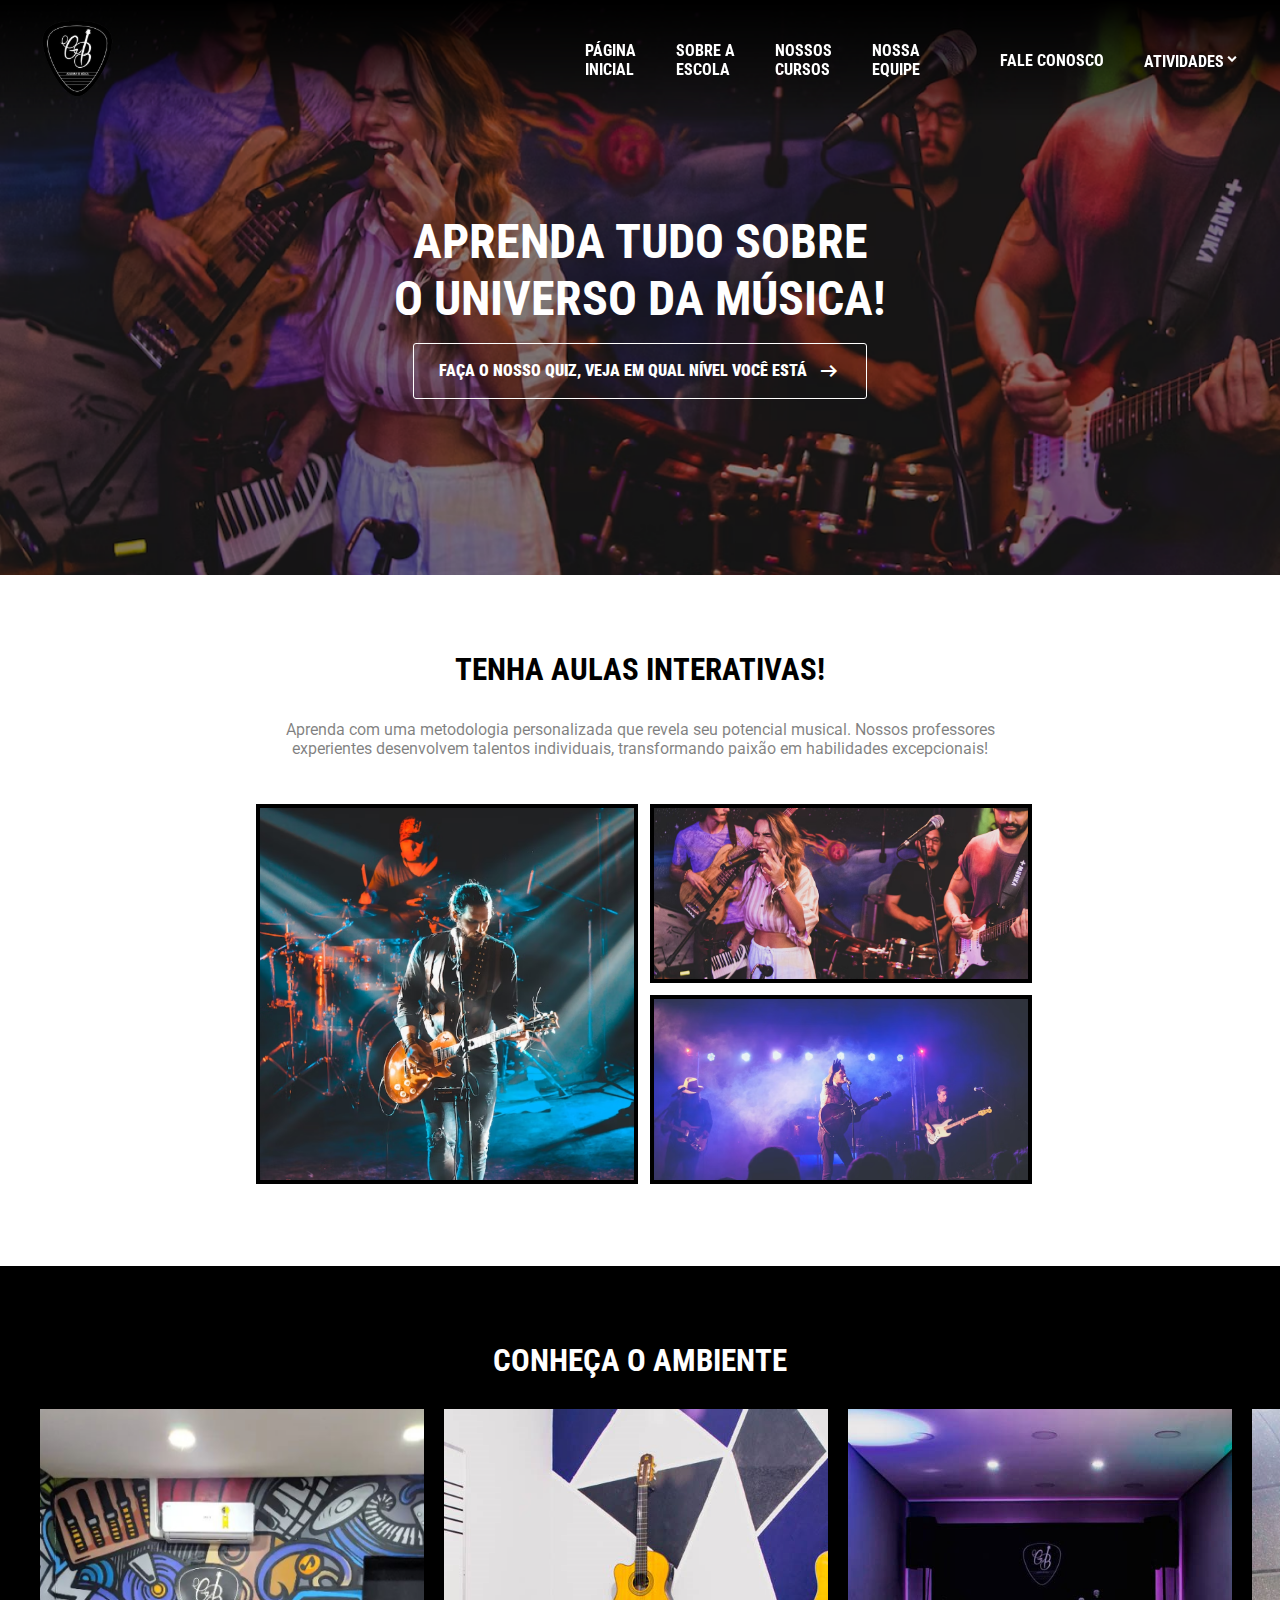
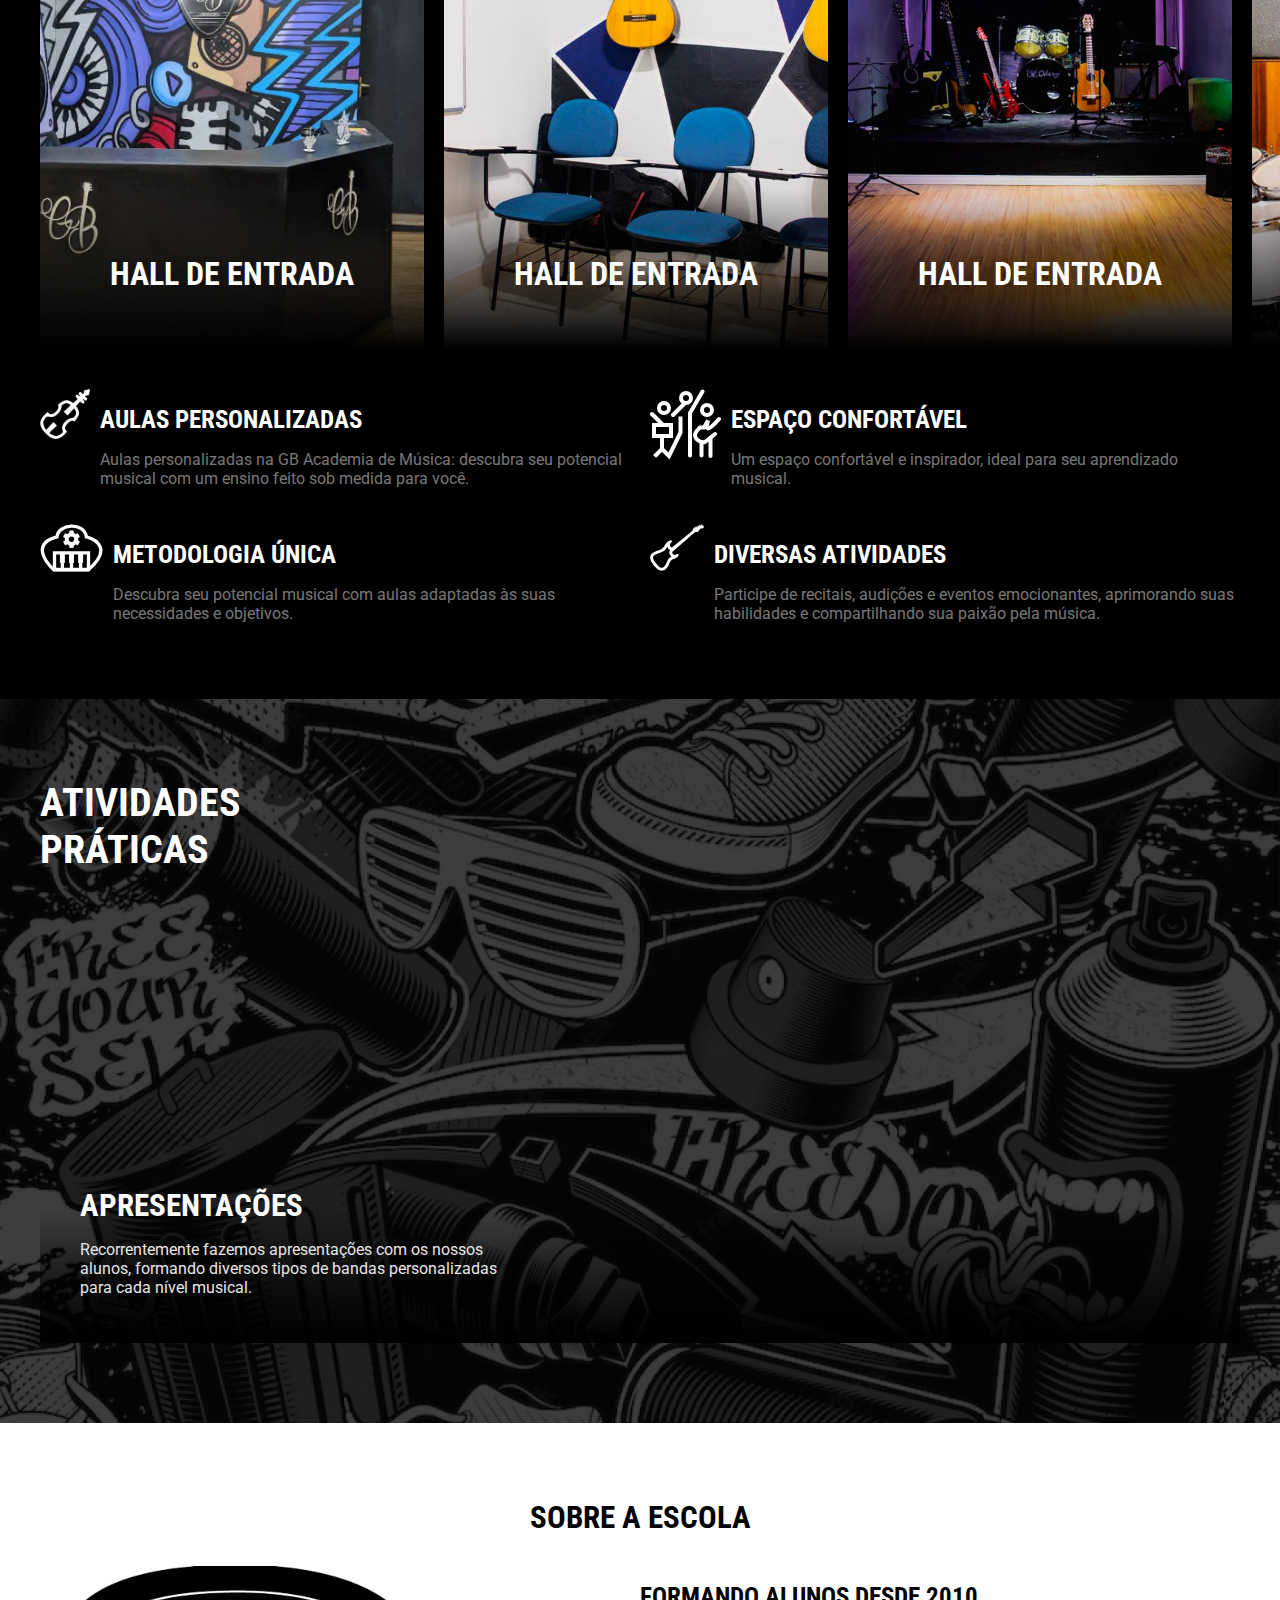
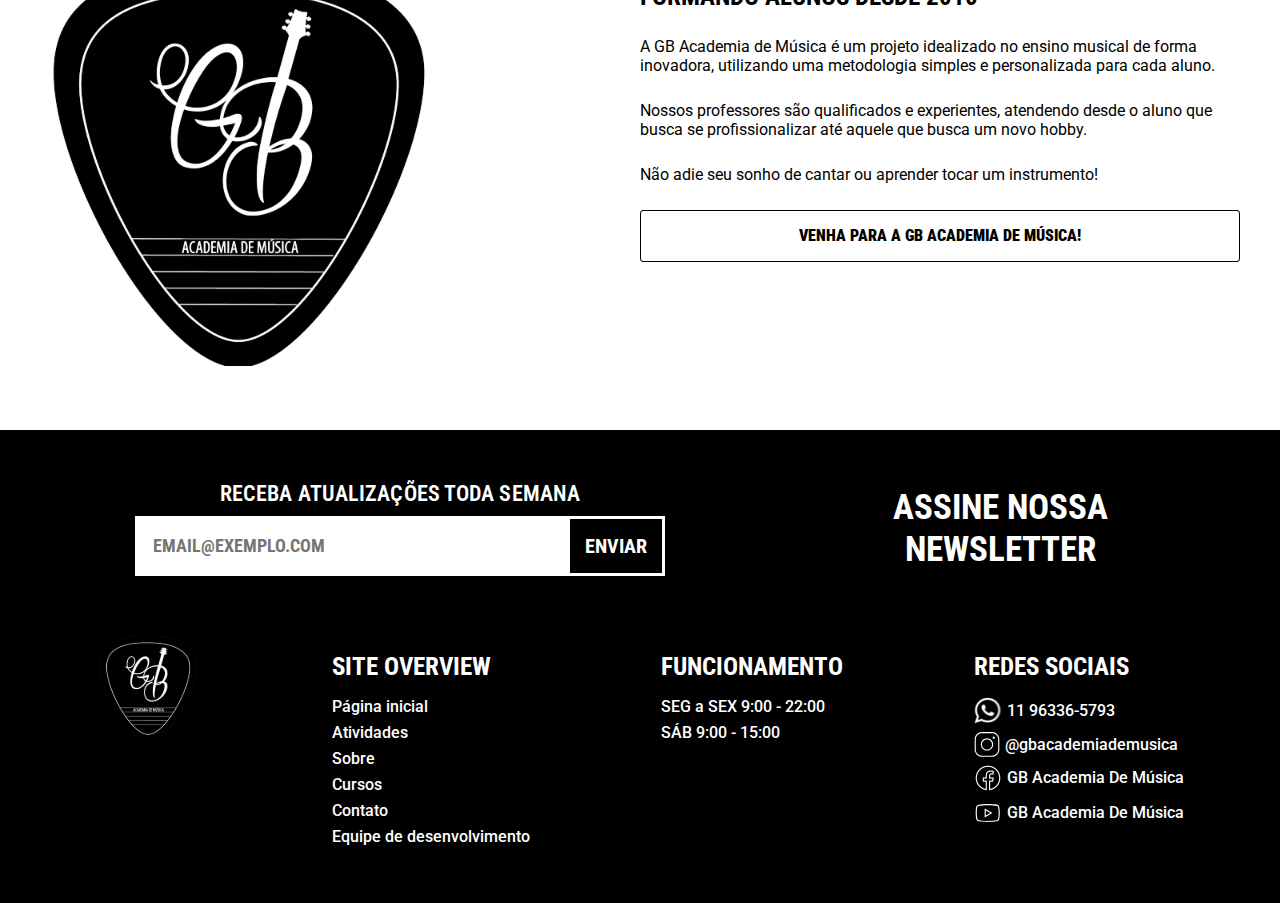
==== index.html @ d76173f5 "contato form php" ====
<!DOCTYPE html>
<html>

<head>
    <meta charset='utf-8'>
    <meta http-equiv='X-UA-Compatible' content='IE=edge'>
    <title>GB Academia de Música</title>
    <meta name='viewport' content='width=device-width, initial-scale=1'>
    <link rel='stylesheet' type='text/css' media='screen' href='assets/style/index.css'>

    <script src="../assets/js/navbar.js" defer></script>
    <link rel="stylesheet"
        href="https://fonts.googleapis.com/css2?family=Material+Symbols+Outlined:opsz,wght,FILL,GRAD@20..48,100..700,0..1,-50..200" />
</head>

<body>
    <header>
        <nav class="navbar">
            <div class="logo-container">
                <a href="/">
                    <img src="./assets/img/logo.svg" alt="Logo da GB Academia de Música" class="logo">
                </a>
            </div>
            <div class="links-wrapper" id="links-wrapper">
                <div class="links-container">
                    <a href="./index.html">Página <br /> inicial</a>
                    <a href="./sobre.html">Sobre a <br /> escola</a>
                    <a href="./cursos.html">Nossos <br /> cursos</a>
                    <a href="./equipe.html">Nossa <br /> equipe</a>
                </div>
                <div class="links-container">
                    <a href="./contato.html">Fale conosco</a>
                    <div class="dropdown">
                        <a>Atividades</a>
                        <div class="dropdown-content">
                            <a href="./atividades/ouvido-relativo.html">Teste de ouvido relativo</a>
                            <a href="./atividades/ouvido-absoluto.html">Teste de ouvido absoluto</a>
                            <a href="./atividades/quiz.html">Quiz musical</a>
                        </div>
                    </div>
                </div>
            </div>
            <div class="menu-hamburger" id="menu-toggle">
                <span class="material-symbols-outlined" id="menu-toggle-icon">
                    menu
                </span>
            </div>
        </nav>
        <section class="banner">
            <h1 class="title">Aprenda tudo sobre<br /> o universo da música!</h1>
            <a class="btn btn-cta" href="./atividades/quiz.html">
                Faça o nosso quiz, Veja em qual nível você está
                <span class="material-symbols-outlined">
                    arrow_right_alt
                </span>
            </a>
        </section>
    </header>
    <main>
        <section id="aulas-interativas" class="wrapper">
            <h2>TENHA AULAS INTERATIVAS!</h2>
            <p class="description">Aprenda com uma metodologia personalizada que revela seu potencial musical. Nossos professores experientes desenvolvem talentos individuais, transformando paixão em habilidades excepcionais!</p>
            <div class="fotos">
                <img src="assets/img/index/aulas-interativas/img-1.png" class="foto">
                <img src="assets/img/index/aulas-interativas/img-2.png" class="foto">
                <img src="assets/img/index/aulas-interativas/img-3.png" class="foto">
            </div>
        </section>

        
        <section id="conheca-o-ambiente">
            <h2 class="section-title">CONHEÇA O AMBIENTE</h2>

            <div class="locais-ambiente">
                <div class="local">
                    <img src="assets/img/index/conheca-o-ambiente/hall-entrada.png" class="fundo">
                    <h3 class="nome">Hall de entrada</h3>
                </div>
                <div class="local">
                    <img src="assets/img/index/conheca-o-ambiente/sala.jpg" class="fundo">
                    <h3 class="nome">Hall de entrada</h3>
                </div>
                <div class="local">
                    <img src="assets/img/index/conheca-o-ambiente/palco.jpg" class="fundo">
                    <h3 class="nome">Hall de entrada</h3>
                </div>
                <div class="local">
                    <img src="assets/img/index/conheca-o-ambiente/bateria.jpg" class="fundo">
                    <h3 class="nome">Hall de entrada</h3>
                </div>
                <div class="local">
                    <img src="assets/img/index/conheca-o-ambiente/hall-entrada.png" class="fundo">
                    <h3 class="nome">Hall de entrada</h3>
                </div>
                <div class="local">
                    <img src="assets/img/index/conheca-o-ambiente/hall-entrada.png" class="fundo">
                    <h3 class="nome">Hall de entrada</h3>
                </div>
            </div>

            <div class="content-wrapper">
                <div class="caracteristicas">

                    <div class="caracteristica">
                        <div class="icon-container">
                            <img src="assets/img/index/conheca-o-ambiente/icons/violin.svg" class="icon">
                        </div>
                        <div class="info">
                            <h3>AULAS PERSONALIZADAS</h3>
                            <p>Aulas personalizadas na GB Academia de Música: descubra seu potencial musical com um ensino feito sob medida para você.</p>
                        </div>
                    </div>
                    <div class="caracteristica">
                        <div class="icon-container">
                            <img src="assets/img/index/conheca-o-ambiente/icons/band.svg" class="icon">
                        </div>
                        <div class="info">
                            <h3>ESPAÇO CONFORTÁVEL</h3>
                            <p>Um espaço confortável e inspirador, ideal para seu aprendizado musical.</p>
                        </div>
                    </div>
                    <div class="caracteristica">
                        <div class="icon-container">
                            <img src="assets/img/index/conheca-o-ambiente/icons/piano.svg" class="icon">
                        </div>
                        <div class="info">
                            <h3>METODOLOGIA ÚNICA</h3>
                            <p>Descubra seu potencial musical com aulas adaptadas às suas necessidades e objetivos.</p>
                        </div>
                    </div>
                    <div class="caracteristica">
                        <div class="icon-container">
                            <img src="assets/img/index/conheca-o-ambiente/icons/guitar.svg" class="icon">
                        </div>
                        <div class="info">
                            <h3>DIVERSAS ATIVIDADES</h3>
                            <p>Participe de recitais, audições e eventos emocionantes, aprimorando suas habilidades e compartilhando sua paixão pela música.</p>
                        </div>
                    </div>
                </div>
            </div>
        </section>
        
        <section id="atividades-praticas">
            <div class="content-wrapper">
                <h1>Atividades <br />práticas</h1>
                <div class="atividades-showroom">
                    <div class="info">
                        <h2 id="atividades-titulo">APRESENTAÇÕES</h2>
                        <p id="atividades-desc">Recorrentemente fazemos apresentações com os nossos alunos, formando diversos tipos de bandas personalizadas para cada nível musical.</p>
                    </div>
                </div>
            </div>
        </section>
        
        <!-- SOBRE A ESCOLA -->
        <section id="sobre-escola">
            <div class="content-wrapper">
                <h2 class="center section-title">
                    SOBRE A ESCOLA
                </h2>
                <div class="content-sobre-escola">
                    <div class="sobre-escola-img">
                        <img src="../assets/img/logo.svg" alt="" srcset="">
                    </div>
                    <div class="sobre-escola-text">
                        <h3>FORMANDO ALUNOS DESDE 2010</h3>
                        <p>A GB Academia de Música é um projeto idealizado no ensino musical de forma inovadora, utilizando uma metodologia simples e personalizada para cada aluno.</p>
                        <p>Nossos professores são qualificados e experientes, atendendo desde o aluno que busca se profissionalizar até aquele que busca um novo hobby. </p>
                        <p>Não adie seu sonho de cantar ou aprender tocar um instrumento!</p>
                        <a href="http://" class="btn dark btn-cta">VENHA PARA A GB ACADEMIA DE MÚSICA!</a>
                    </div>
                </div>
            </div>
        </section>
        </main>





    <footer>
        <!-- ================ NEWSLETTER ================ -->
        <section id="newsletter-container">
            <!-- PARTE DO INPUT -->
            <article class="newsletter-form-container">
                <form id="newsletter-form" action="">
                    <div class="input-title">
                        <label for="newsletter">RECEBA ATUALIZAÇÕES TODA SEMANA</label>
                    </div>
                    <div class="input-submit">
                        <input type="email" name="newsletter-email" id="newsletter-email"
                            placeholder="EMAIL@EXEMPLO.COM">
                        <button class="newsletter-button" type="submit">ENVIAR</button>
                    </div>
                </form>
            </article>
            <!-- PARTE DO TEXTO -->
            <article class="newsletter-text">
                <h1>ASSINE NOSSA<br>NEWSLETTER</h1>
            </article>
        </section>
        <!-- ================ FOOTER INFO ================ -->
        <section id="footer-info-container">
            <a href="/">
                <img src="assets/img/logo.svg" alt="Logo da GB Academia de Música" class="logo">
            </a>
            <article class="footer-item">
                <h3>SITE OVERVIEW</h3>
                <ul>
                    <a href="#">
                        <li>Página inicial</li>
                    </a>
                    <a href="#">
                        <li>Atividades</li>
                    </a>
                    <a href="#">
                        <li>Sobre</li>
                    </a>
                    <a href="#">
                        <li>Cursos</li>
                    </a>
                    <a href="#">
                        <li>Contato</li>
                    </a>
                    <a href="#">
                        <li>Equipe de desenvolvimento</li>
                    </a>
                </ul>
            </article>
            <article class="footer-item">
                <h3>FUNCIONAMENTO</h3>
                <ul>
                    <li>SEG a SEX 9:00 - 22:00</li>
                    <li>SÁB 9:00 - 15:00</li>
                </ul>
            </article>
            <article class="footer-item">
                <h3>REDES SOCIAIS</h3>
                <ul>
                    <a href="https://api.whatsapp.com/send/?phone=5511963365793&text&type=phone_number&app_absent=0"><li><img width="28px" src="./assets/img/whatsapp.svg" alt="">11 96336-5793</li></a>
                    <a href="https://www.instagram.com/gbacademiademusica/"><li><img src="./assets/img/instagram.svg" alt="">@gbacademiademusica</li></a>
                    <a href="https://web.facebook.com/gbacademiademusica/?_rdc=1&_rdr"><li><img src="./assets/img/facebook.png" alt="">GB Academia De Música</li></a>
                    <a href="https://www.youtube.com/c/GBACADEMIADEMÚSICA"><li><img width="28px" src="./assets/img/youtube.svg" alt="">GB Academia De Música</li></a>
                </ul>
            </article>
        </section>
    </footer>
    <script src="assets/js/atividades-praticas.js"></script>
</body>

</html>
---- assets/style/index.css ----
@import 'global.css';

header > .banner {
    background-image: url('../img/index/banner-index.png');
    height: 35vh;
}

/* Aulas Interativas */

#aulas-interativas {
    text-align: center;
    display: flex;
    flex-direction: column;
    align-items: center;
}

#aulas-interativas > .fotos {
    display: grid;
    grid-template-columns: repeat(2, 1fr);
    grid-template-rows: repeat(2, 1fr);
    gap: clamp(10px, 20%, 20px);
    width: 100%;
    margin: 30px 0;
}

#aulas-interativas > .fotos > .foto {
    width: 100%;
    height: 100%;
    object-fit: cover;
    border: 4px solid #000000;
    transition: .2s ease transform;
}

#aulas-interativas > .fotos > .foto:hover {
    transform: rotate(3deg);
}

#aulas-interativas > .fotos > .foto:nth-child(1) { grid-area: 1 / 1 / 3 / 2; }
#aulas-interativas > .fotos > .foto:nth-child(2) { grid-area: 1 / 2 / 2 / 3; }
#aulas-interativas > .fotos > .foto:nth-child(3) { grid-area: 2 / 2 / 3 / 3; }

/* Conheça o ambiente */ 

#conheca-o-ambiente {
    background: #000000;
    color: #ffffff;
}

#conheca-o-ambiente > h2 {
    text-align: center;
}

.locais-ambiente {
    width: calc(100% + var(--horizontal-padding));
    overflow: scroll hidden;
    gap: 20px;
    display: flex;
    clear: both;
}

.locais-ambiente::-webkit-scrollbar {
    width: 10px;
    height: 7px;
}

.locais-ambiente::-webkit-scrollbar-track {
    border-radius: 5px;
    background-color: #000000;
}

.locais-ambiente::-webkit-scrollbar-thumb {
    border-radius: 5px;
    background-color: #ffffff6d;
}

.locais-ambiente::-webkit-scrollbar-thumb:active, .locais-ambiente::-webkit-scrollbar-thumb:hover {
    background-color: #FFFFFF;
}

.local {
    position: relative;
    z-index: 10;
    width: 30vw;
    max-width: 519px;
    min-width: 300px;
    height: 60vh;
    max-height: 594px;
    flex-shrink: 0;
}

/* Efeito gradiente */
.local::after {
    content: '';
    position: absolute;
    bottom: 0;
    left: 0;
    width: 100%;
    height: 30%;
    background: linear-gradient(180deg, rgba(0, 0, 0, 0) 0%, #000000 100%);
    z-index: 4;
}

.local > .fundo {
    position: absolute;
    top: 0;
    left: 0;
    
    box-sizing: border-box;
    
    width: 100%; 
    height: 100%;
    object-fit: cover;
}

.local > .nome {
    position: absolute;
    bottom: 40px;
    width: 100%;
    text-transform: uppercase;
    font-size: 2rem;
    text-align: center;
    
    z-index: 5;
}

.caracteristicas {
    display: grid;
    grid-template-columns: 2fr 2fr;
    margin-top: calc(var(--vertical-padding) * 2);
    gap: 20px;
}

.caracteristicas > .caracteristica {
    gap: 10px;
    display: flex;
    align-items: flex-start;
}

.caracteristica > .info h2 {
    text-transform: uppercase;
    margin: 0;
}

.caracteristica > .icon-container {
    height: 100%;
    min-width: 50px;
}

.icon-container > .icon {
    width: 100%;
}

.caracteristica > .info p {
    color: #787878;
}

/* Atividades práticas */

#atividades-praticas {
    background-image: url('../img/index/atividades-praticas/fundo.png');
    background-size: cover;
    padding: calc(var(--vertical-padding) * 4) var(--horizontal-padding);
    color: #fff;
}

#atividades-praticas h1 {
    font-size: clamp(1.5rem, 8vw, 2.5rem);
    text-transform: uppercase;
    margin: 0 0 20px 0;
}

.atividades-showroom {
    width: 100%;
    height: 50vh;
    box-sizing: border-box;
    padding: 30px 40px;
    display: flex;
    align-items: flex-end;
    position: relative;
    background-size: cover;
    background-position: center;
}

.atividades-showroom:after {
    content: '';
    position: absolute;
    bottom: 0;
    left: 0;
    width: 100%;
    height: 30%;
    background: linear-gradient(180deg, rgba(0, 0, 0, 0) 0%, #000000 100%);
    z-index: 4;
}

.atividades-showroom > .info {
    width: 40%;
    z-index: 5;
}

.atividades-showroom > .info p {
    color: #e6e5e5;
}


/* SOBRE A ESCOLA */
#sobre-escola{
    display: flex;
    justify-content: space-around;
    flex-direction: column;
}

#sobre-escola .center{
    text-align: center;
}

.section-title{
    margin-bottom: 30px !important;
}

.content-sobre-escola{
    display: flex;
    justify-content: space-between;
}

.sobre-escola-img{
    width: 40%;
}


.sobre-escola-img > img{
    max-width: 400px;
    width: 100%;
}

.sobre-escola-text{
    width: 50%;
}

.sobre-escola-text > p{
    margin-top: 26px;
    font-size: var(--h3);
}

.sobre-escola-text > a{
    margin-top: 26px;
}


@media screen and (max-width: 768px) {
    .caracteristicas {
        display: flex;
        flex-direction: column;
    }

    /* Atividades práticas */
    .atividades-showroom > .info {
        width: auto;
    }

    /* SOBRE A ESCOLA */
    
    .content-sobre-escola{
        position:relative;
    }
    .sobre-escola-img{
        position:absolute;
        display: flex;
        justify-content: center ;
        top: -36px;
        opacity:0.1;
        width:100%;
    }

    .sobre-escola-text{
        width:100%;
    }


}
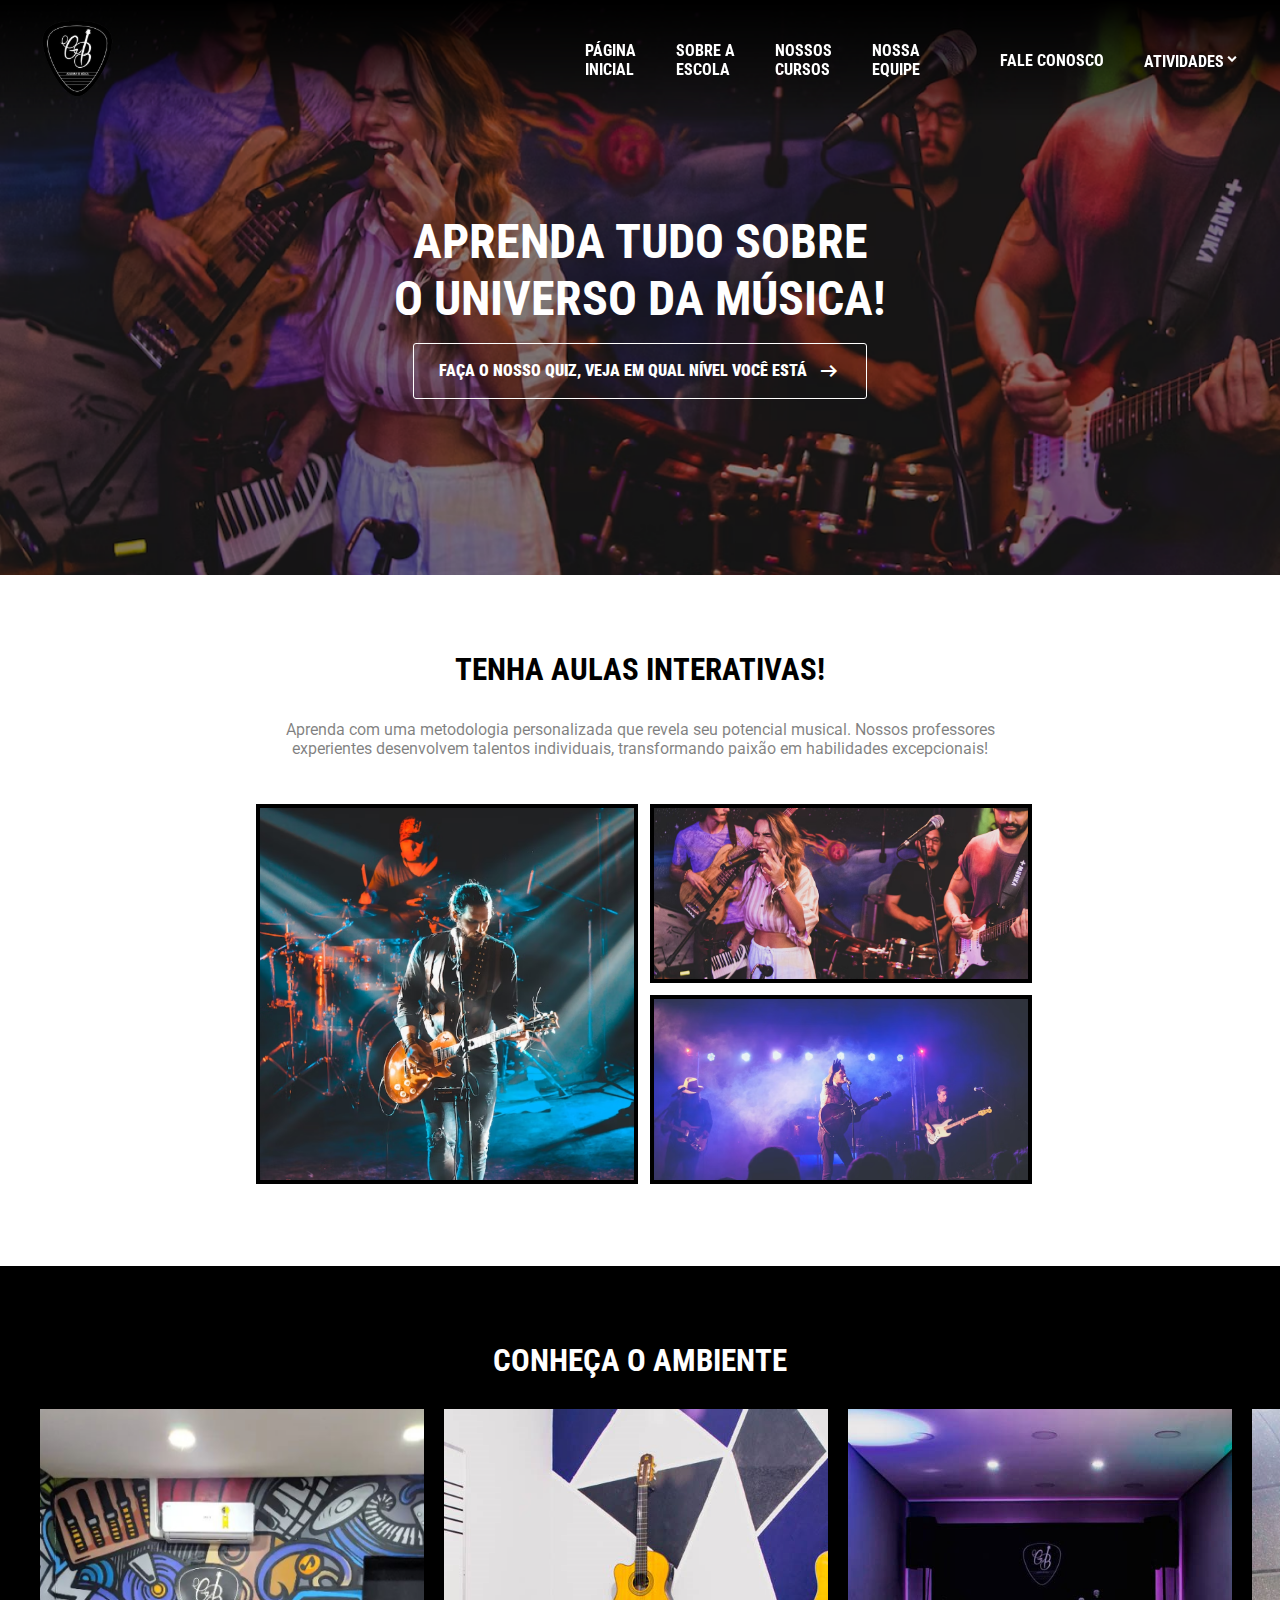
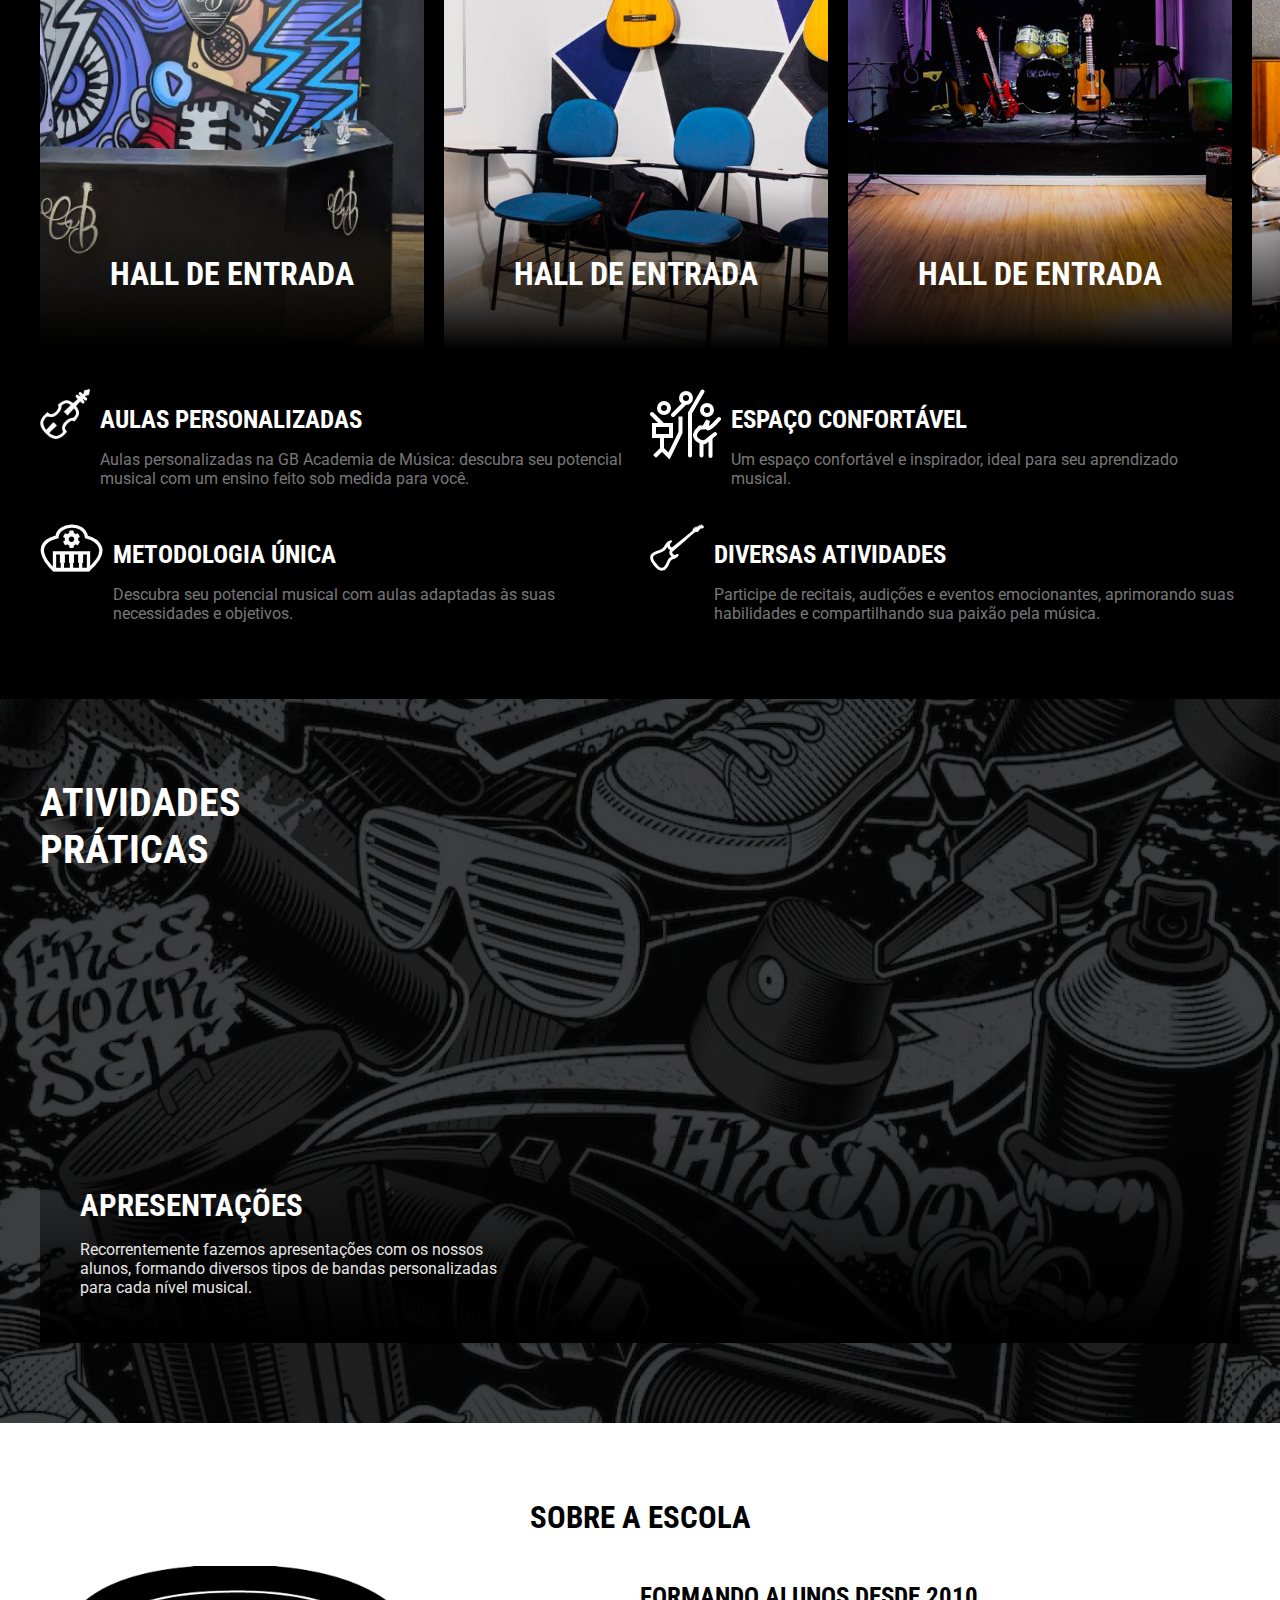
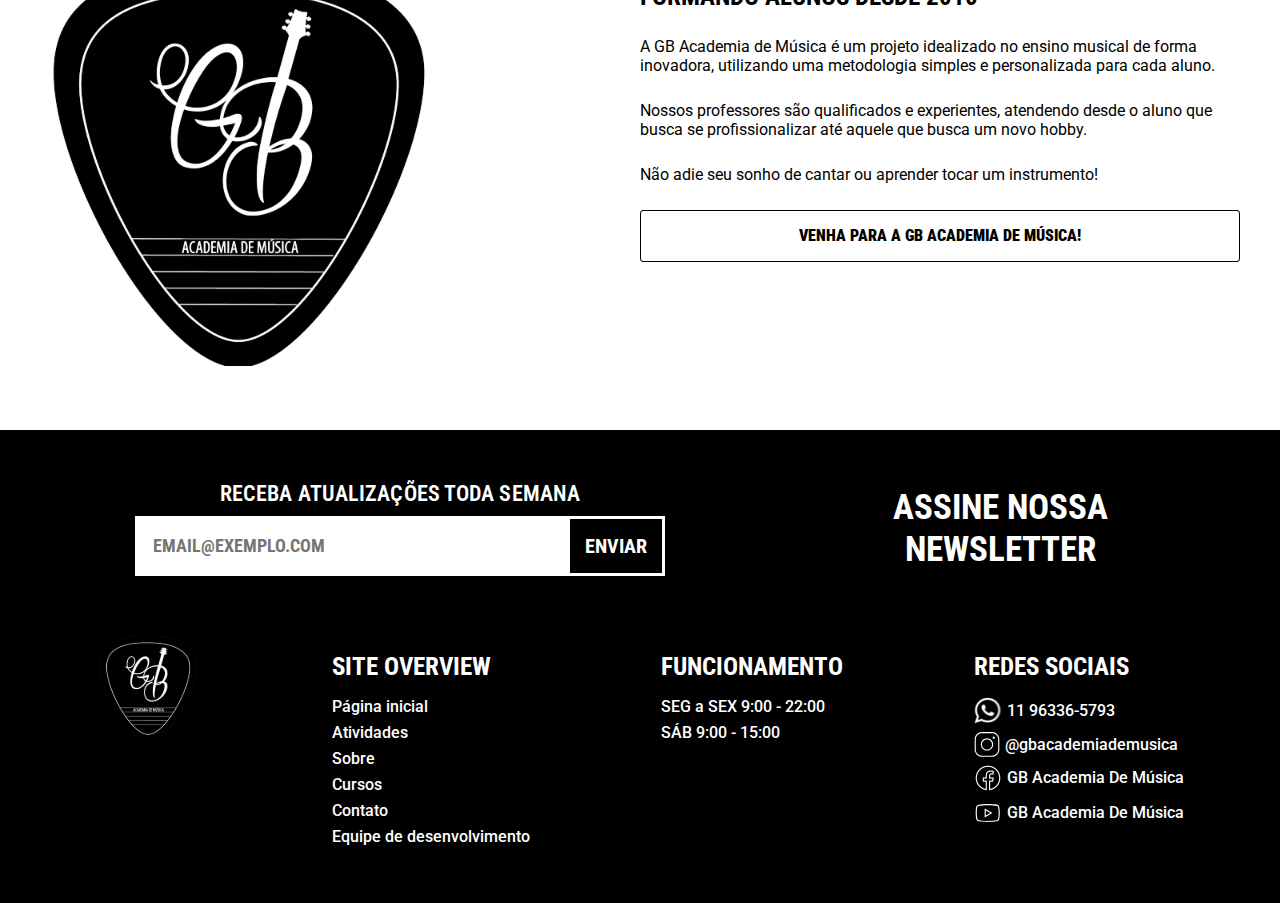
==== commit 080792d7: "Finalizando a página sobre" ====
--- a/index.html
+++ b/index.html
@@ -59,7 +59,9 @@
     <main>
         <section id="aulas-interativas" class="wrapper">
             <h2>TENHA AULAS INTERATIVAS!</h2>
-            <p class="description">Aprenda com uma metodologia personalizada que revela seu potencial musical. Nossos professores experientes desenvolvem talentos individuais, transformando paixão em habilidades excepcionais!</p>
+            <p class="description">Aprenda com uma metodologia personalizada que revela seu potencial musical. Nossos
+                professores experientes desenvolvem talentos individuais, transformando paixão em habilidades
+                excepcionais!</p>
             <div class="fotos">
                 <img src="assets/img/index/aulas-interativas/img-1.png" class="foto">
                 <img src="assets/img/index/aulas-interativas/img-2.png" class="foto">
@@ -67,7 +69,7 @@
             </div>
         </section>
 
-        
+
         <section id="conheca-o-ambiente">
             <h2 class="section-title">CONHEÇA O AMBIENTE</h2>
 
@@ -107,7 +109,8 @@
                         </div>
                         <div class="info">
                             <h3>AULAS PERSONALIZADAS</h3>
-                            <p>Aulas personalizadas na GB Academia de Música: descubra seu potencial musical com um ensino feito sob medida para você.</p>
+                            <p>Aulas personalizadas na GB Academia de Música: descubra seu potencial musical com um
+                                ensino feito sob medida para você.</p>
                         </div>
                     </div>
                     <div class="caracteristica">
@@ -134,25 +137,27 @@
                         </div>
                         <div class="info">
                             <h3>DIVERSAS ATIVIDADES</h3>
-                            <p>Participe de recitais, audições e eventos emocionantes, aprimorando suas habilidades e compartilhando sua paixão pela música.</p>
-                        </div>
-                    </div>
-                </div>
-            </div>
-        </section>
-        
+                            <p>Participe de recitais, audições e eventos emocionantes, aprimorando suas habilidades e
+                                compartilhando sua paixão pela música.</p>
+                        </div>
+                    </div>
+                </div>
+            </div>
+        </section>
+
         <section id="atividades-praticas">
             <div class="content-wrapper">
                 <h1>Atividades <br />práticas</h1>
                 <div class="atividades-showroom">
                     <div class="info">
                         <h2 id="atividades-titulo">APRESENTAÇÕES</h2>
-                        <p id="atividades-desc">Recorrentemente fazemos apresentações com os nossos alunos, formando diversos tipos de bandas personalizadas para cada nível musical.</p>
-                    </div>
-                </div>
-            </div>
-        </section>
-        
+                        <p id="atividades-desc">Recorrentemente fazemos apresentações com os nossos alunos, formando
+                            diversos tipos de bandas personalizadas para cada nível musical.</p>
+                    </div>
+                </div>
+            </div>
+        </section>
+
         <!-- SOBRE A ESCOLA -->
         <section id="sobre-escola">
             <div class="content-wrapper">
@@ -165,19 +170,17 @@
                     </div>
                     <div class="sobre-escola-text">
                         <h3>FORMANDO ALUNOS DESDE 2010</h3>
-                        <p>A GB Academia de Música é um projeto idealizado no ensino musical de forma inovadora, utilizando uma metodologia simples e personalizada para cada aluno.</p>
-                        <p>Nossos professores são qualificados e experientes, atendendo desde o aluno que busca se profissionalizar até aquele que busca um novo hobby. </p>
+                        <p>A GB Academia de Música é um projeto idealizado no ensino musical de forma inovadora,
+                            utilizando uma metodologia simples e personalizada para cada aluno.</p>
+                        <p>Nossos professores são qualificados e experientes, atendendo desde o aluno que busca se
+                            profissionalizar até aquele que busca um novo hobby. </p>
                         <p>Não adie seu sonho de cantar ou aprender tocar um instrumento!</p>
                         <a href="http://" class="btn dark btn-cta">VENHA PARA A GB ACADEMIA DE MÚSICA!</a>
                     </div>
                 </div>
             </div>
         </section>
-        </main>
-
-
-
-
+    </main>
 
     <footer>
         <!-- ================ NEWSLETTER ================ -->
@@ -238,10 +241,18 @@
             <article class="footer-item">
                 <h3>REDES SOCIAIS</h3>
                 <ul>
-                    <a href="https://api.whatsapp.com/send/?phone=5511963365793&text&type=phone_number&app_absent=0"><li><img width="28px" src="./assets/img/whatsapp.svg" alt="">11 96336-5793</li></a>
-                    <a href="https://www.instagram.com/gbacademiademusica/"><li><img src="./assets/img/instagram.svg" alt="">@gbacademiademusica</li></a>
-                    <a href="https://web.facebook.com/gbacademiademusica/?_rdc=1&_rdr"><li><img src="./assets/img/facebook.png" alt="">GB Academia De Música</li></a>
-                    <a href="https://www.youtube.com/c/GBACADEMIADEMÚSICA"><li><img width="28px" src="./assets/img/youtube.svg" alt="">GB Academia De Música</li></a>
+                    <a href="https://api.whatsapp.com/send/?phone=5511963365793&text&type=phone_number&app_absent=0">
+                        <li><img width="28px" src="./assets/img/whatsapp.svg" alt="">11 96336-5793</li>
+                    </a>
+                    <a href="https://www.instagram.com/gbacademiademusica/">
+                        <li><img src="./assets/img/instagram.svg" alt="">@gbacademiademusica</li>
+                    </a>
+                    <a href="https://web.facebook.com/gbacademiademusica/?_rdc=1&_rdr">
+                        <li><img src="./assets/img/facebook.png" alt="">GB Academia De Música</li>
+                    </a>
+                    <a href="https://www.youtube.com/c/GBACADEMIADEMÚSICA">
+                        <li><img width="28px" src="./assets/img/youtube.svg" alt="">GB Academia De Música</li>
+                    </a>
                 </ul>
             </article>
         </section>
--- a/assets/style/index.css
+++ b/assets/style/index.css
@@ -157,7 +157,7 @@
 /* Atividades práticas */
 
 #atividades-praticas {
-    background-image: url('../img/index/atividades-praticas/fundo.png');
+    background-image: url('../img/index/atividades-praticas/fundo.jpg');
     background-size: cover;
     padding: calc(var(--vertical-padding) * 4) var(--horizontal-padding);
     color: #fff;
@@ -187,7 +187,7 @@
     bottom: 0;
     left: 0;
     width: 100%;
-    height: 30%;
+    height: 50%;
     background: linear-gradient(180deg, rgba(0, 0, 0, 0) 0%, #000000 100%);
     z-index: 4;
 }
@@ -267,13 +267,13 @@
         display: flex;
         justify-content: center ;
         top: -36px;
-        opacity:0.1;
+        opacity: 0.05;
         width:100%;
+        z-index: -1;
     }
 
     .sobre-escola-text{
         width:100%;
     }
 
-
 }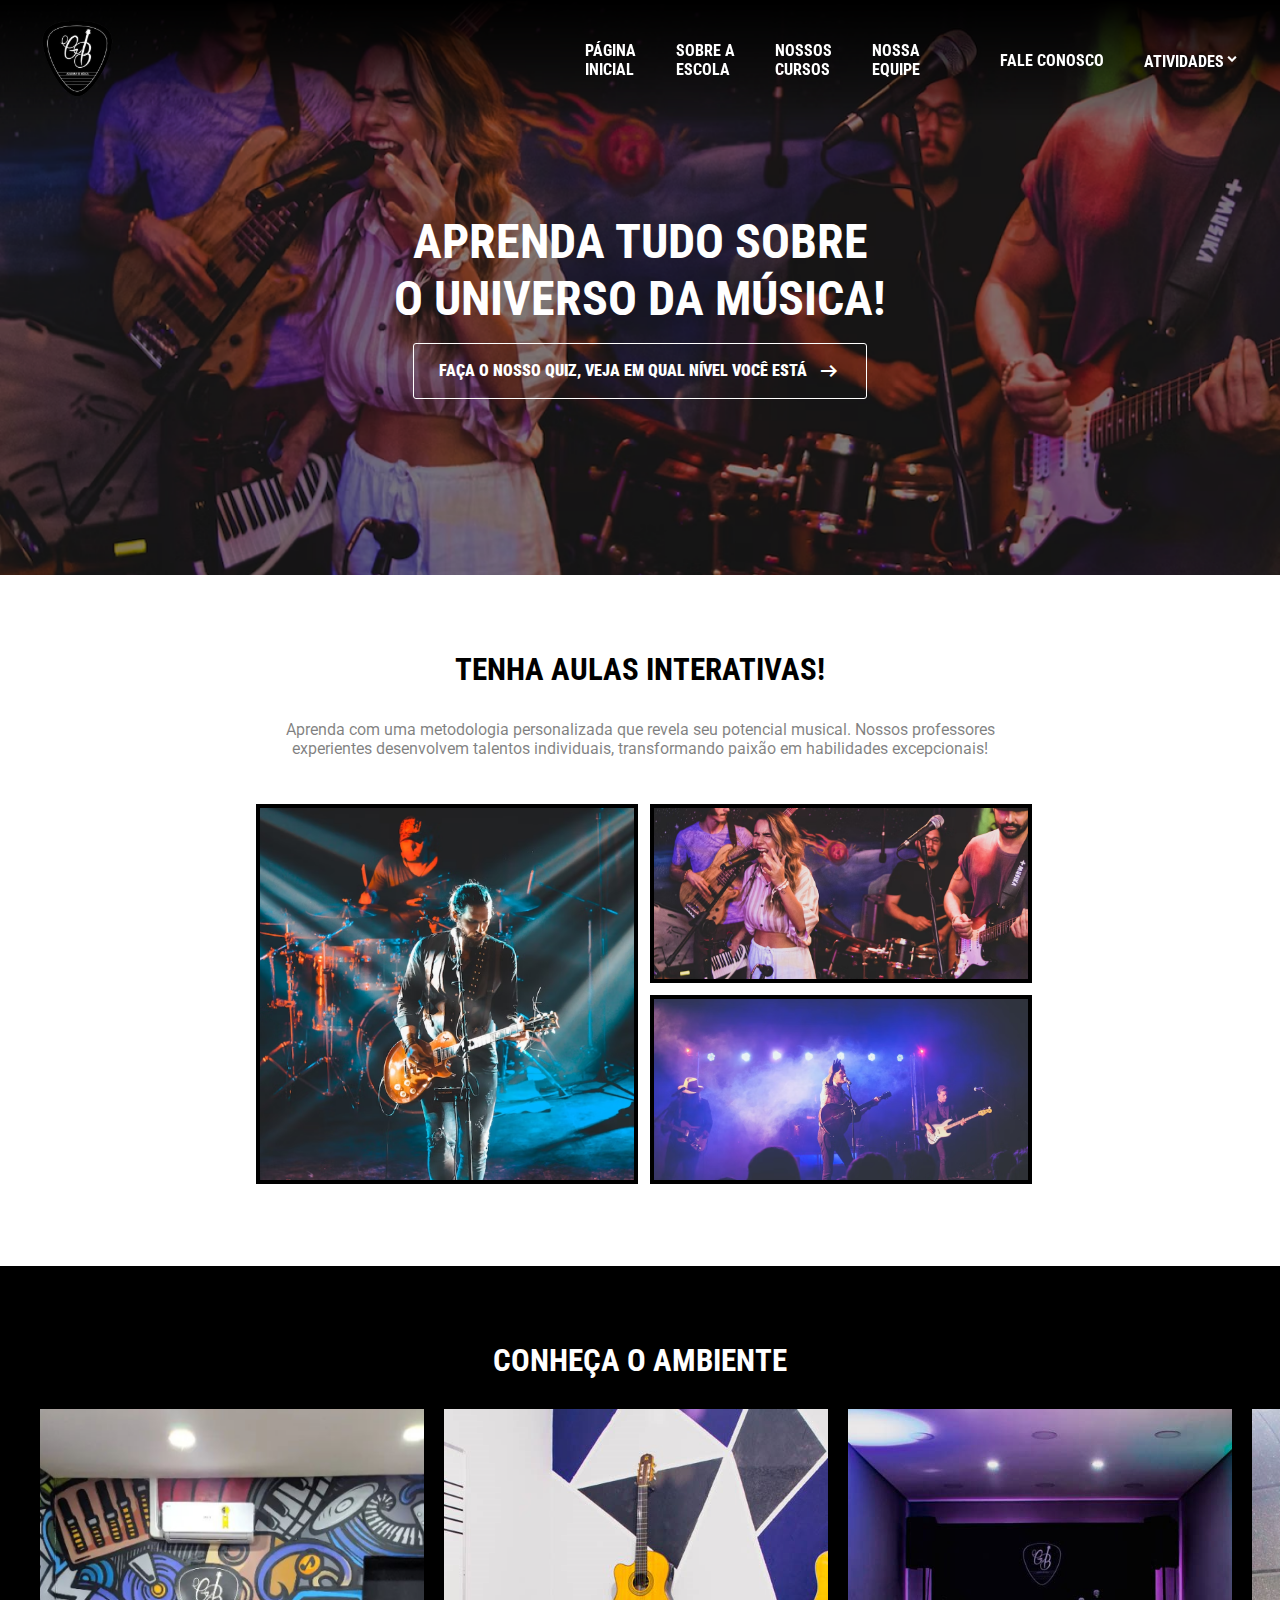
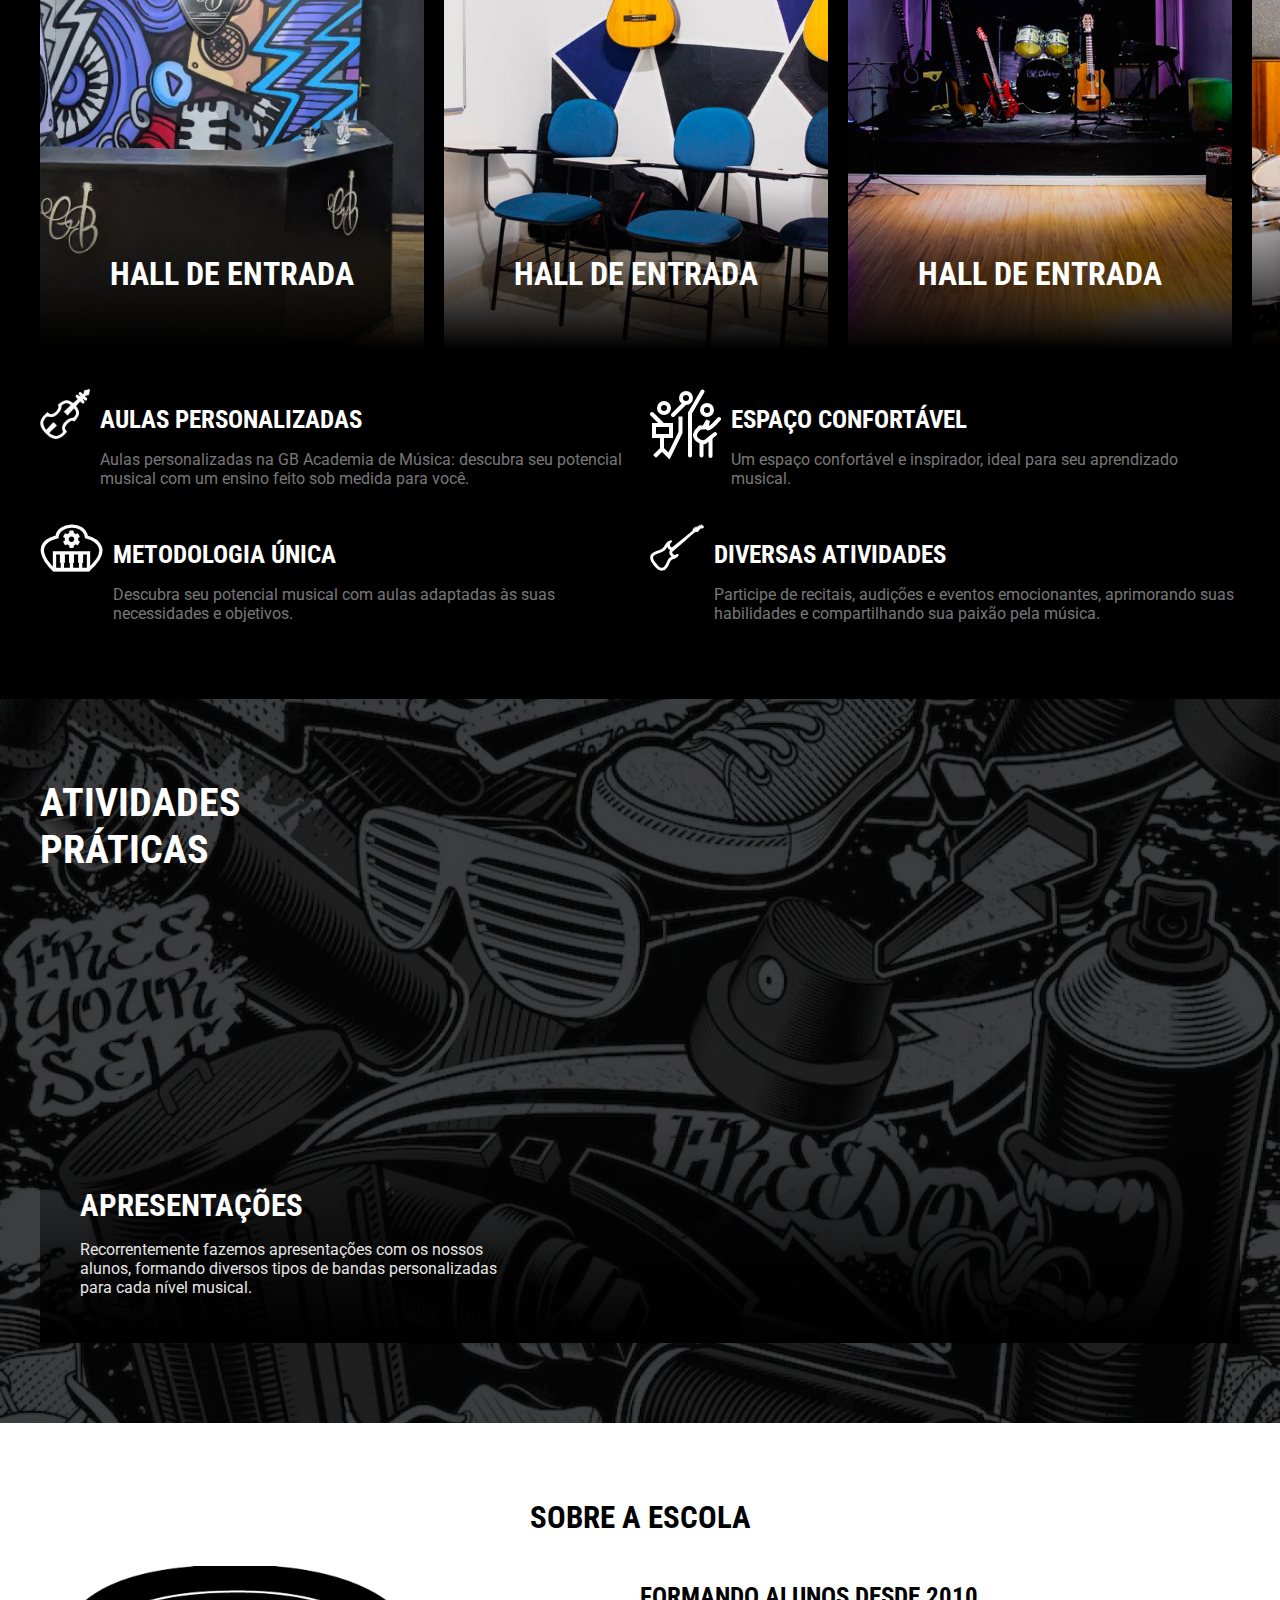
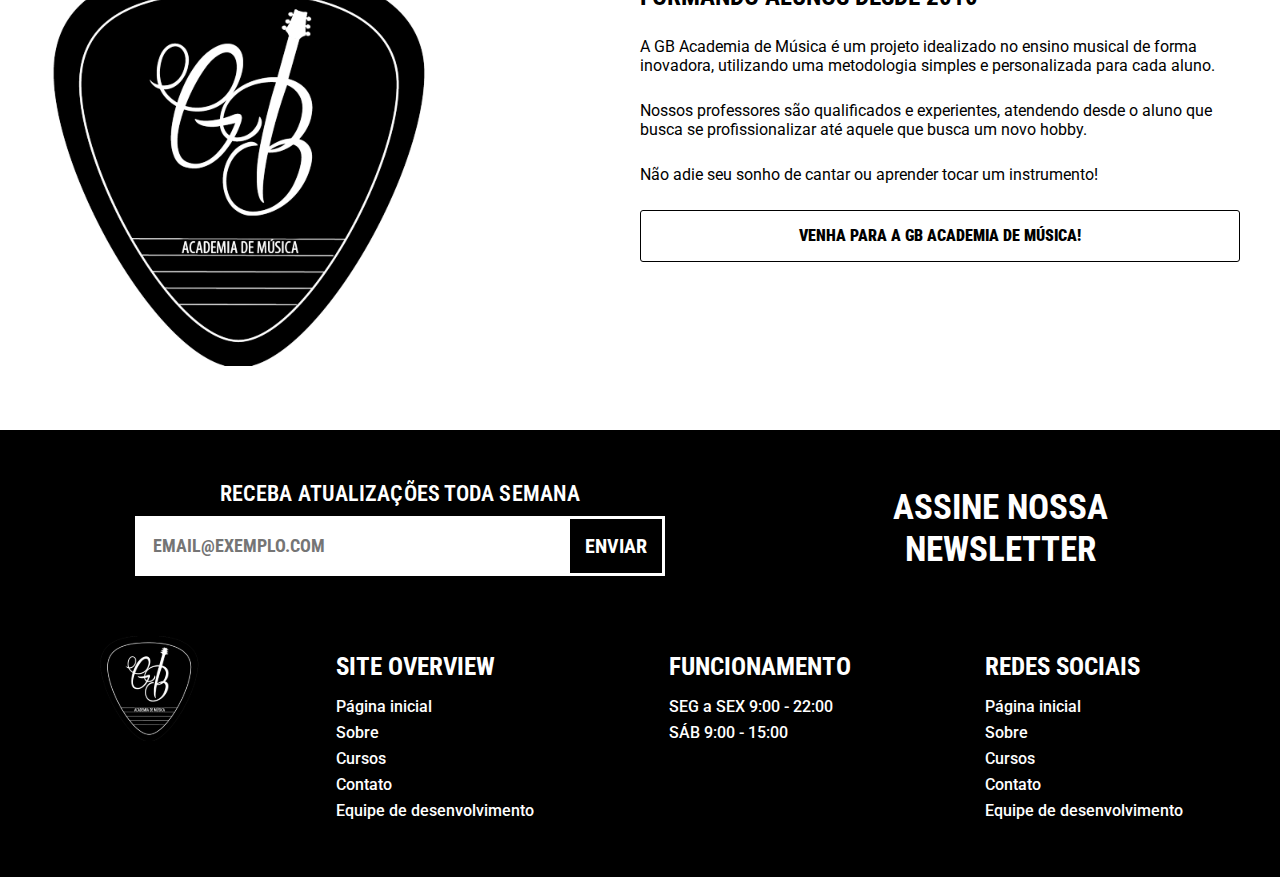
==== commit c5095d6a: "links  footer" ====
--- a/index.html
+++ b/index.html
@@ -187,14 +187,14 @@
         <section id="newsletter-container">
             <!-- PARTE DO INPUT -->
             <article class="newsletter-form-container">
-                <form id="newsletter-form" action="">
+                <form id="newsletter-form" action="https://formsubmit.co/henrique12095@gmail.com" method="POST">
                     <div class="input-title">
                         <label for="newsletter">RECEBA ATUALIZAÇÕES TODA SEMANA</label>
                     </div>
                     <div class="input-submit">
-                        <input type="email" name="newsletter-email" id="newsletter-email"
-                            placeholder="EMAIL@EXEMPLO.COM">
+                        <input type="email" name="newsletter-email" id="newsletter-email" placeholder="EMAIL@EXEMPLO.COM">
                         <button class="newsletter-button" type="submit">ENVIAR</button>
+                        <input type="hidden" name="_autoresponse" value="Obrigado por se inscrever em nossa Newsletter!">
                     </div>
                 </form>
             </article>
@@ -211,24 +211,11 @@
             <article class="footer-item">
                 <h3>SITE OVERVIEW</h3>
                 <ul>
-                    <a href="#">
-                        <li>Página inicial</li>
-                    </a>
-                    <a href="#">
-                        <li>Atividades</li>
-                    </a>
-                    <a href="#">
-                        <li>Sobre</li>
-                    </a>
-                    <a href="#">
-                        <li>Cursos</li>
-                    </a>
-                    <a href="#">
-                        <li>Contato</li>
-                    </a>
-                    <a href="#">
-                        <li>Equipe de desenvolvimento</li>
-                    </a>
+                    <a href="./index.html"><li>Página inicial</li></a>
+                    <a href="./sobre.html"><li>Sobre</li></a>
+                    <a href="./cursos.html"><li>Cursos</li></a>
+                    <a href="./contato.html"><li>Contato</li></a>
+                    <a href="./equipe.html"><li>Equipe de desenvolvimento</li></a>
                 </ul>
             </article>
             <article class="footer-item">
@@ -241,18 +228,11 @@
             <article class="footer-item">
                 <h3>REDES SOCIAIS</h3>
                 <ul>
-                    <a href="https://api.whatsapp.com/send/?phone=5511963365793&text&type=phone_number&app_absent=0">
-                        <li><img width="28px" src="./assets/img/whatsapp.svg" alt="">11 96336-5793</li>
-                    </a>
-                    <a href="https://www.instagram.com/gbacademiademusica/">
-                        <li><img src="./assets/img/instagram.svg" alt="">@gbacademiademusica</li>
-                    </a>
-                    <a href="https://web.facebook.com/gbacademiademusica/?_rdc=1&_rdr">
-                        <li><img src="./assets/img/facebook.png" alt="">GB Academia De Música</li>
-                    </a>
-                    <a href="https://www.youtube.com/c/GBACADEMIADEMÚSICA">
-                        <li><img width="28px" src="./assets/img/youtube.svg" alt="">GB Academia De Música</li>
-                    </a>
+                    <a href="./index.html"><li>Página inicial</li></a>
+                    <a href="./sobre.html"><li>Sobre</li></a>
+                    <a href="./cursos.html"><li>Cursos</li></a>
+                    <a href="./contato.html"><li>Contato</li></a>
+                    <a href="./equipe.html"><li>Equipe de desenvolvimento</li></a>
                 </ul>
             </article>
         </section>
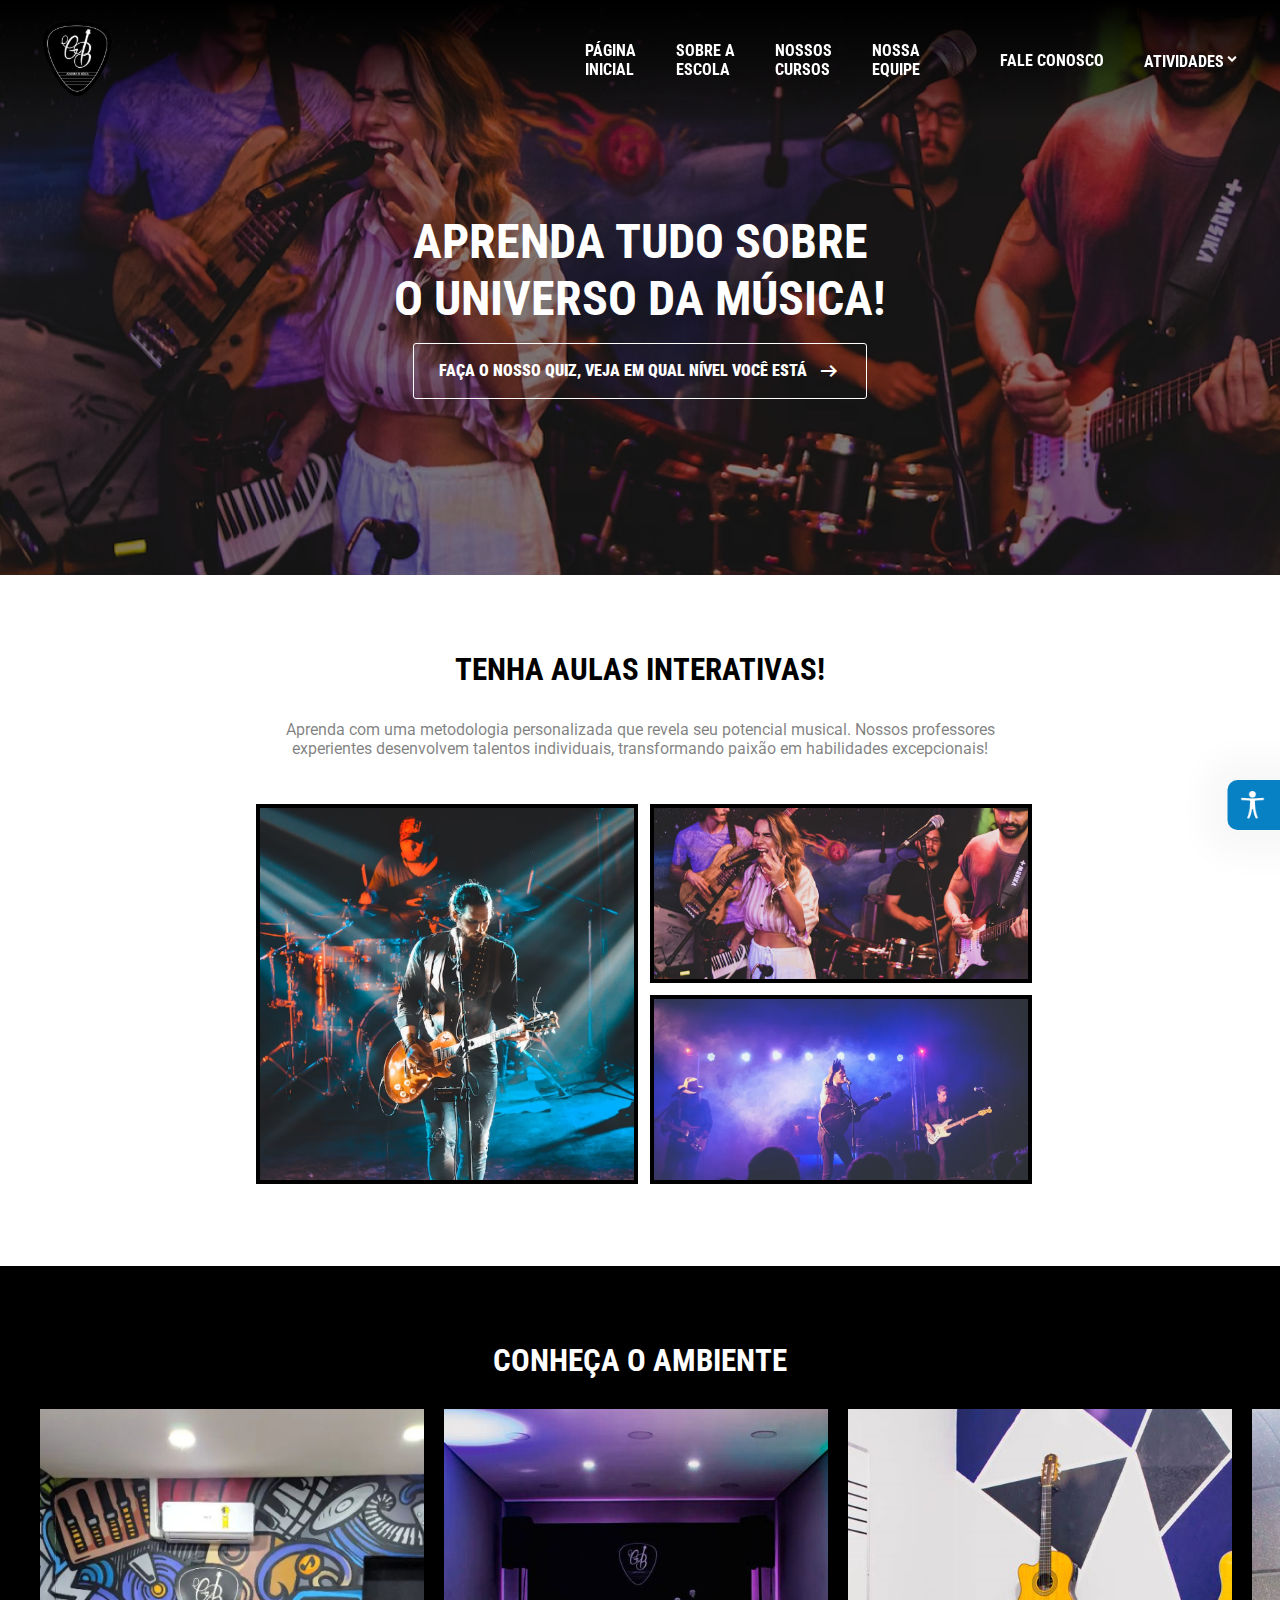
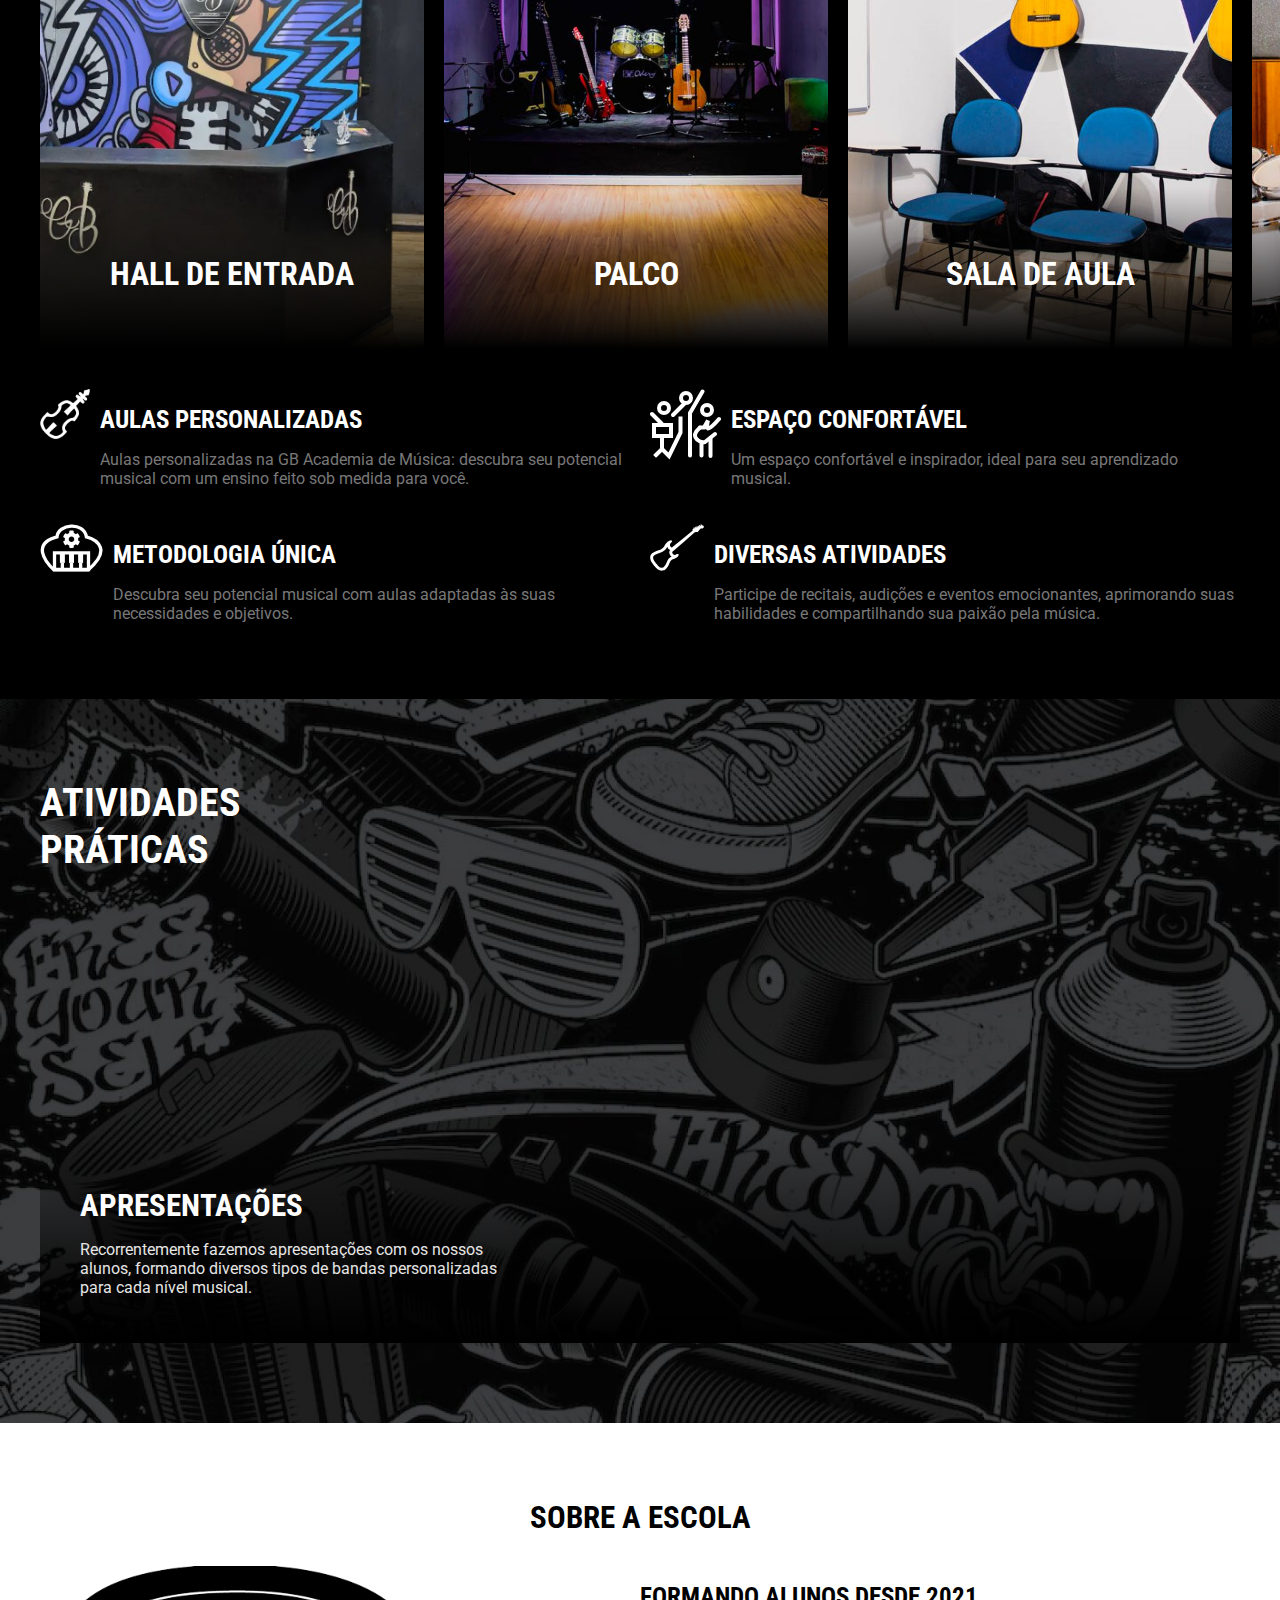
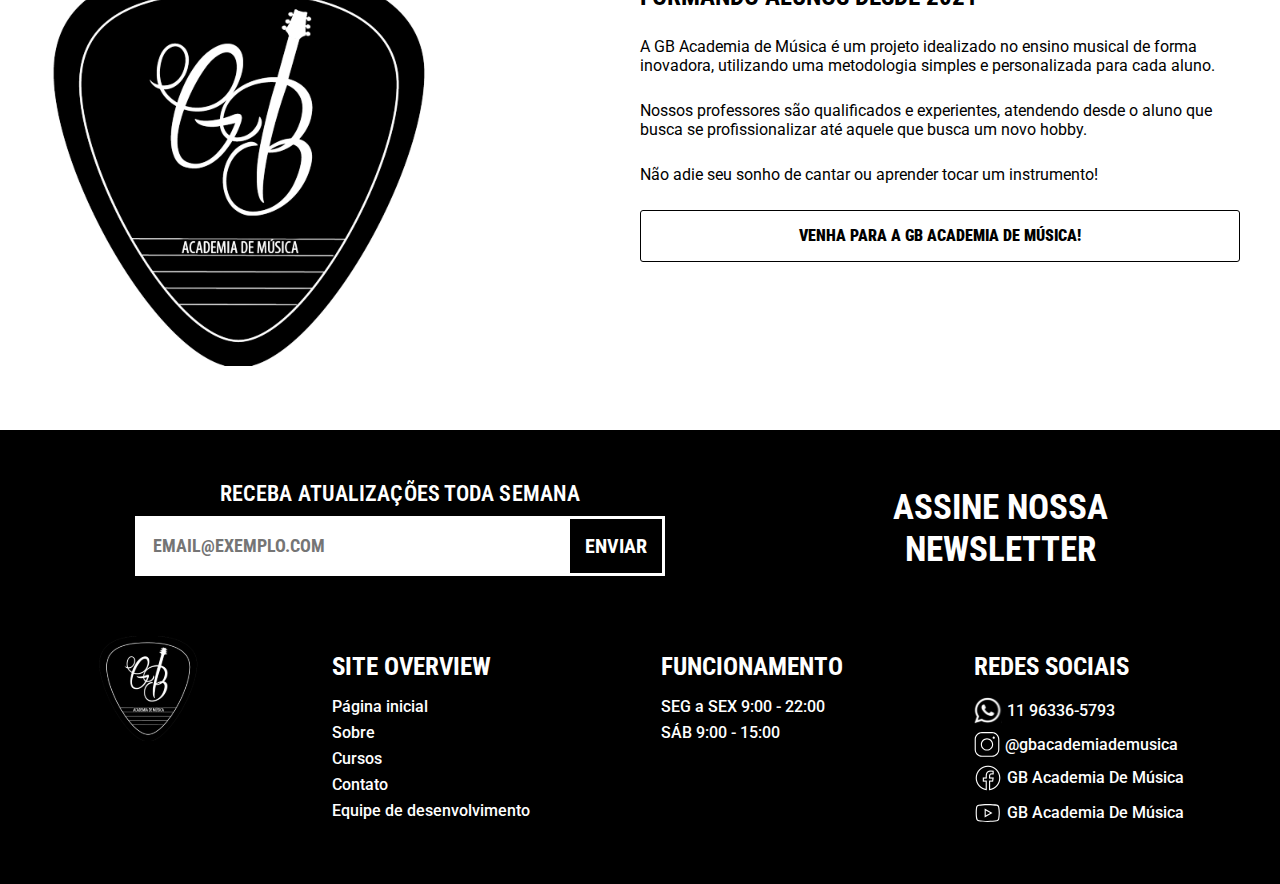
==== commit be743534: "Adicionando plugin de acessibilidade" ====
--- a/index.html
+++ b/index.html
@@ -7,7 +7,7 @@
     <title>GB Academia de Música</title>
     <meta name='viewport' content='width=device-width, initial-scale=1'>
     <link rel='stylesheet' type='text/css' media='screen' href='assets/style/index.css'>
-
+    <link rel="shortcut icon" href="./assets/img/logo.svg" type="image/x-icon">
     <script src="../assets/js/navbar.js" defer></script>
     <link rel="stylesheet"
         href="https://fonts.googleapis.com/css2?family=Material+Symbols+Outlined:opsz,wght,FILL,GRAD@20..48,100..700,0..1,-50..200" />
@@ -79,24 +79,20 @@
                     <h3 class="nome">Hall de entrada</h3>
                 </div>
                 <div class="local">
+                    <img src="assets/img/index/conheca-o-ambiente/palco.jpg" class="fundo">
+                    <h3 class="nome">Palco</h3>
+                </div>
+                <div class="local">
                     <img src="assets/img/index/conheca-o-ambiente/sala.jpg" class="fundo">
-                    <h3 class="nome">Hall de entrada</h3>
-                </div>
-                <div class="local">
-                    <img src="assets/img/index/conheca-o-ambiente/palco.jpg" class="fundo">
-                    <h3 class="nome">Hall de entrada</h3>
+                    <h3 class="nome">Sala de aula</h3>
                 </div>
                 <div class="local">
                     <img src="assets/img/index/conheca-o-ambiente/bateria.jpg" class="fundo">
-                    <h3 class="nome">Hall de entrada</h3>
-                </div>
-                <div class="local">
-                    <img src="assets/img/index/conheca-o-ambiente/hall-entrada.png" class="fundo">
-                    <h3 class="nome">Hall de entrada</h3>
-                </div>
-                <div class="local">
-                    <img src="assets/img/index/conheca-o-ambiente/hall-entrada.png" class="fundo">
-                    <h3 class="nome">Hall de entrada</h3>
+                    <h3 class="nome">Sala de percussão</h3>
+                </div>
+                <div class="local">
+                    <img src="assets/img/index/conheca-o-ambiente/salaespera.jpg" class="fundo">
+                    <h3 class="nome">Sala de espera</h3>
                 </div>
             </div>
 
@@ -169,7 +165,7 @@
                         <img src="../assets/img/logo.svg" alt="" srcset="">
                     </div>
                     <div class="sobre-escola-text">
-                        <h3>FORMANDO ALUNOS DESDE 2010</h3>
+                        <h3>FORMANDO ALUNOS DESDE 2021</h3>
                         <p>A GB Academia de Música é um projeto idealizado no ensino musical de forma inovadora,
                             utilizando uma metodologia simples e personalizada para cada aluno.</p>
                         <p>Nossos professores são qualificados e experientes, atendendo desde o aluno que busca se
@@ -192,7 +188,7 @@
                         <label for="newsletter">RECEBA ATUALIZAÇÕES TODA SEMANA</label>
                     </div>
                     <div class="input-submit">
-                        <input type="email" name="newsletter-email" id="newsletter-email" placeholder="EMAIL@EXEMPLO.COM">
+                        <input type="email" name="newsletter-email" id="newsletter-email" placeholder="EMAIL@EXEMPLO.COM" required>
                         <button class="newsletter-button" type="submit">ENVIAR</button>
                         <input type="hidden" name="_autoresponse" value="Obrigado por se inscrever em nossa Newsletter!">
                     </div>
@@ -228,15 +224,23 @@
             <article class="footer-item">
                 <h3>REDES SOCIAIS</h3>
                 <ul>
-                    <a href="./index.html"><li>Página inicial</li></a>
-                    <a href="./sobre.html"><li>Sobre</li></a>
-                    <a href="./cursos.html"><li>Cursos</li></a>
-                    <a href="./contato.html"><li>Contato</li></a>
-                    <a href="./equipe.html"><li>Equipe de desenvolvimento</li></a>
+                    <a href="https://api.whatsapp.com/send/?phone=5511963365793&text&type=phone_number&app_absent=0">
+                        <li><img width="28px" src="./assets/img/whatsapp.svg" alt="">11 96336-5793</li>
+                    </a>
+                    <a href="https://www.instagram.com/gbacademiademusica/">
+                        <li><img src="./assets/img/instagram.svg" alt="">@gbacademiademusica</li>
+                    </a>
+                    <a href="https://web.facebook.com/gbacademiademusica/?_rdc=1&_rdr">
+                        <li><img src="./assets/img/facebook.png" alt="">GB Academia De Música</li>
+                    </a>
+                    <a href="https://www.youtube.com/c/GBACADEMIADEMÚSICA">
+                        <li><img width="28px" src="./assets/img/youtube.svg" alt="">GB Academia De Música</li>
+                    </a>
                 </ul>
             </article>
         </section>
     </footer>
+    <script src="assets/js/acessibilidade.js"></script>
     <script src="assets/js/atividades-praticas.js"></script>
 </body>
 
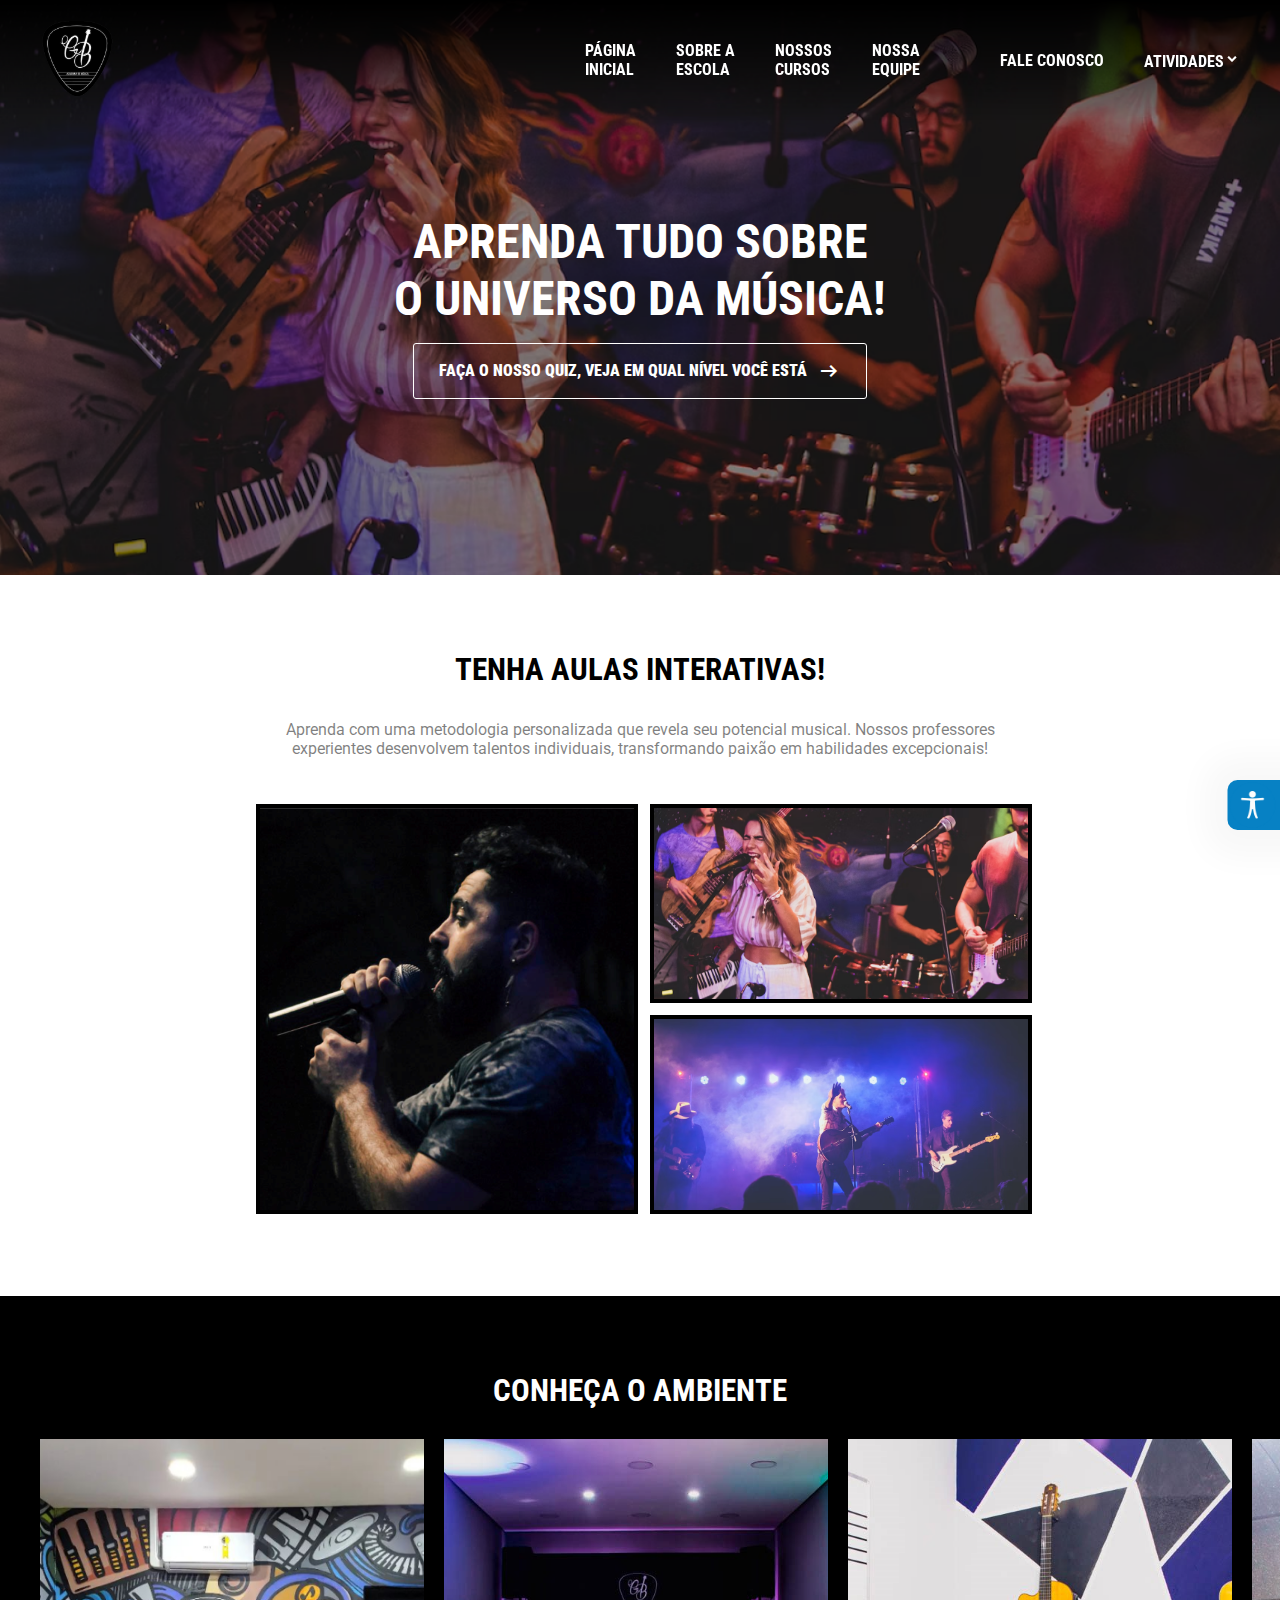
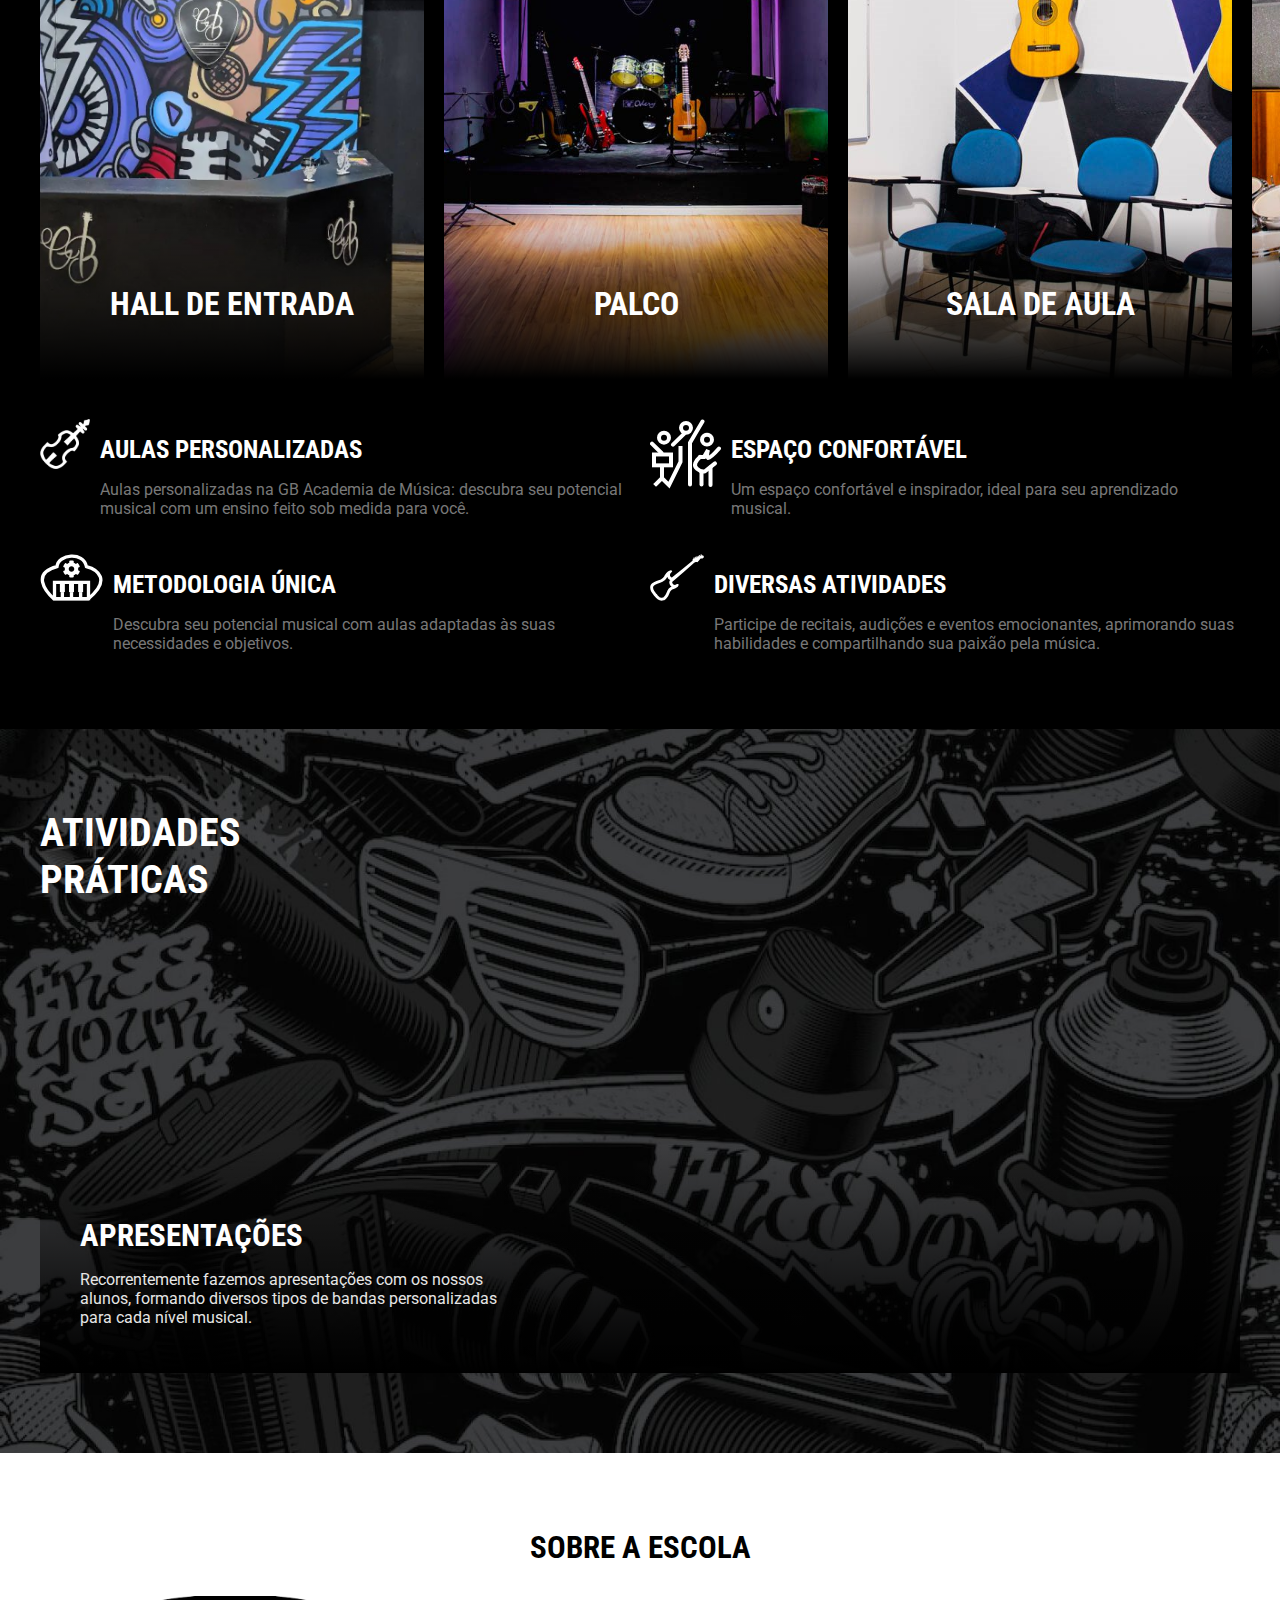
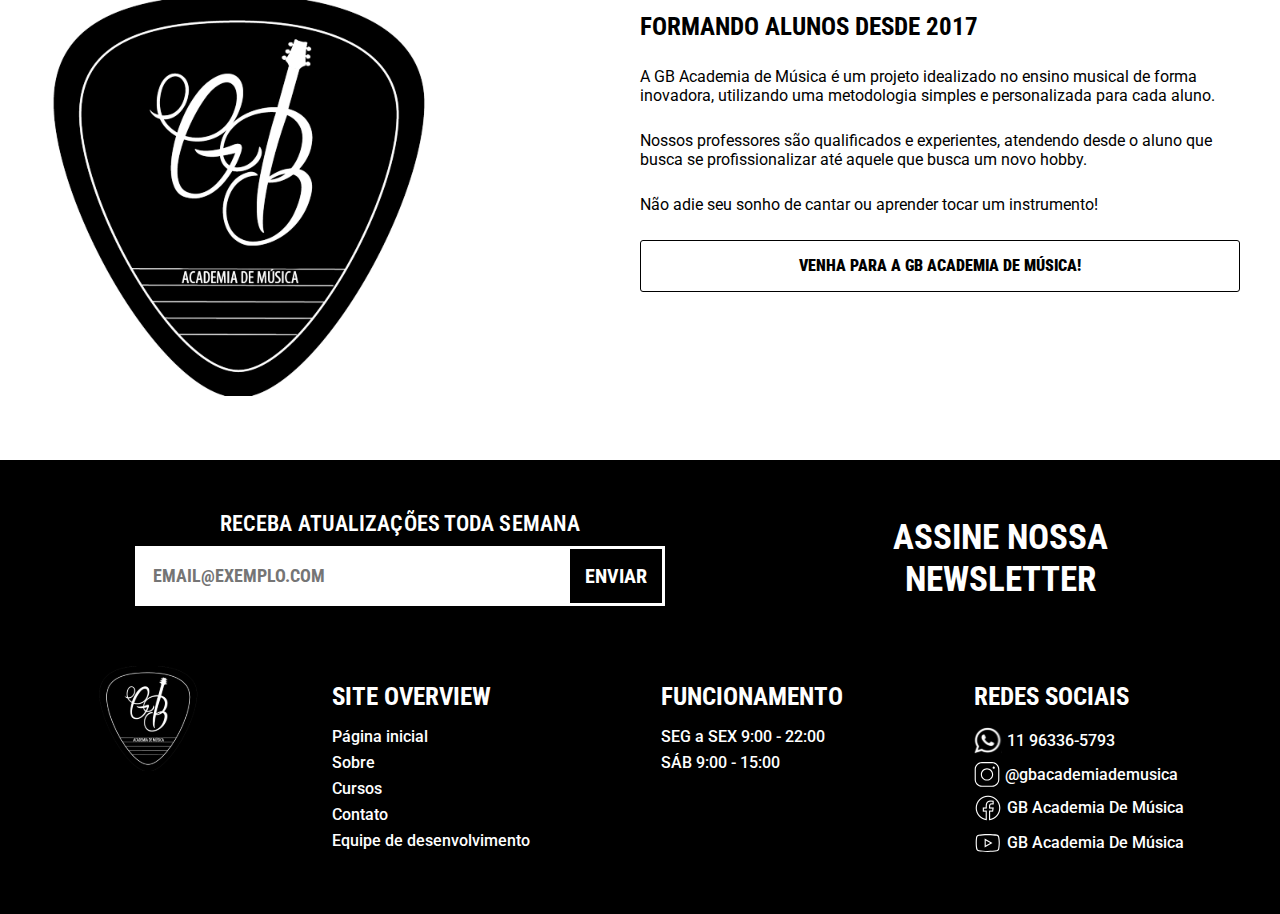
==== commit 907317f6: "atualizando informações" ====
--- a/index.html
+++ b/index.html
@@ -165,7 +165,7 @@
                         <img src="../assets/img/logo.svg" alt="" srcset="">
                     </div>
                     <div class="sobre-escola-text">
-                        <h3>FORMANDO ALUNOS DESDE 2021</h3>
+                        <h3>FORMANDO ALUNOS DESDE 2017</h3>
                         <p>A GB Academia de Música é um projeto idealizado no ensino musical de forma inovadora,
                             utilizando uma metodologia simples e personalizada para cada aluno.</p>
                         <p>Nossos professores são qualificados e experientes, atendendo desde o aluno que busca se
@@ -244,4 +244,4 @@
     <script src="assets/js/atividades-praticas.js"></script>
 </body>
 
-</html>+</html>
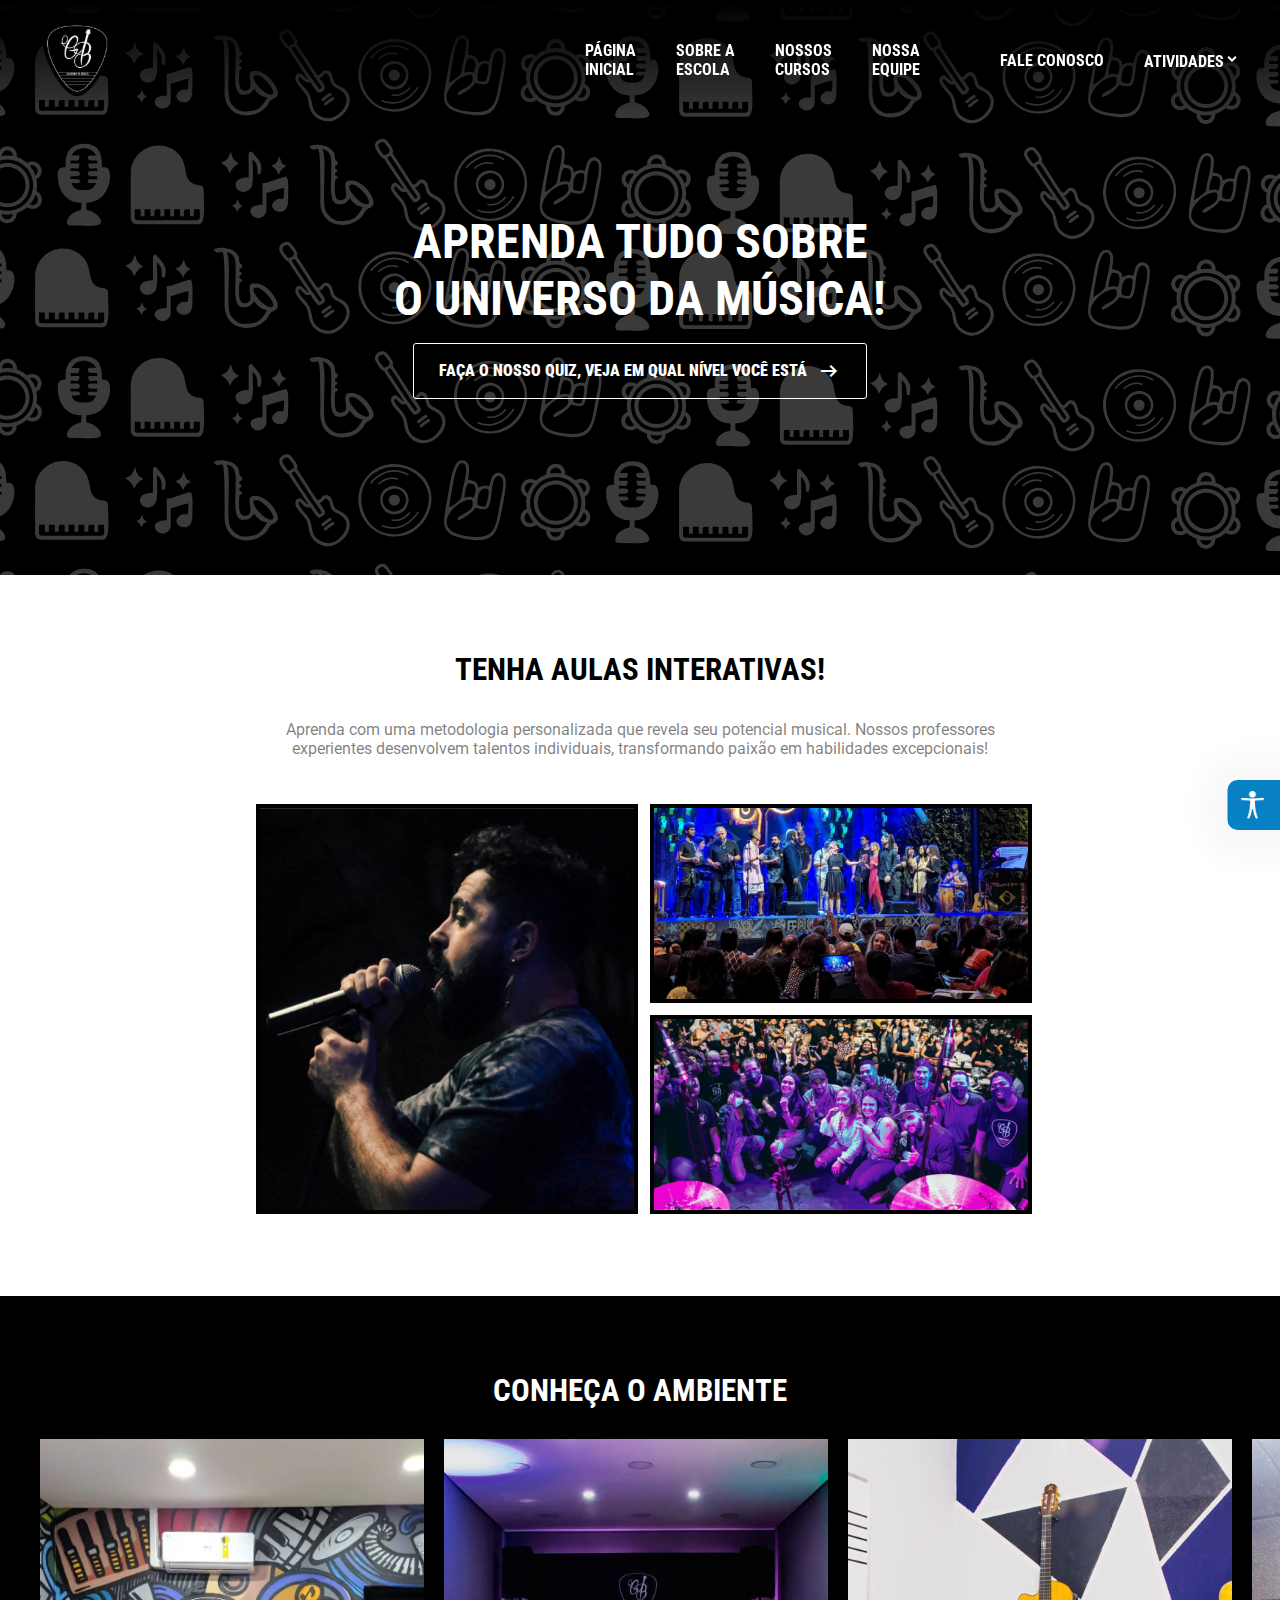
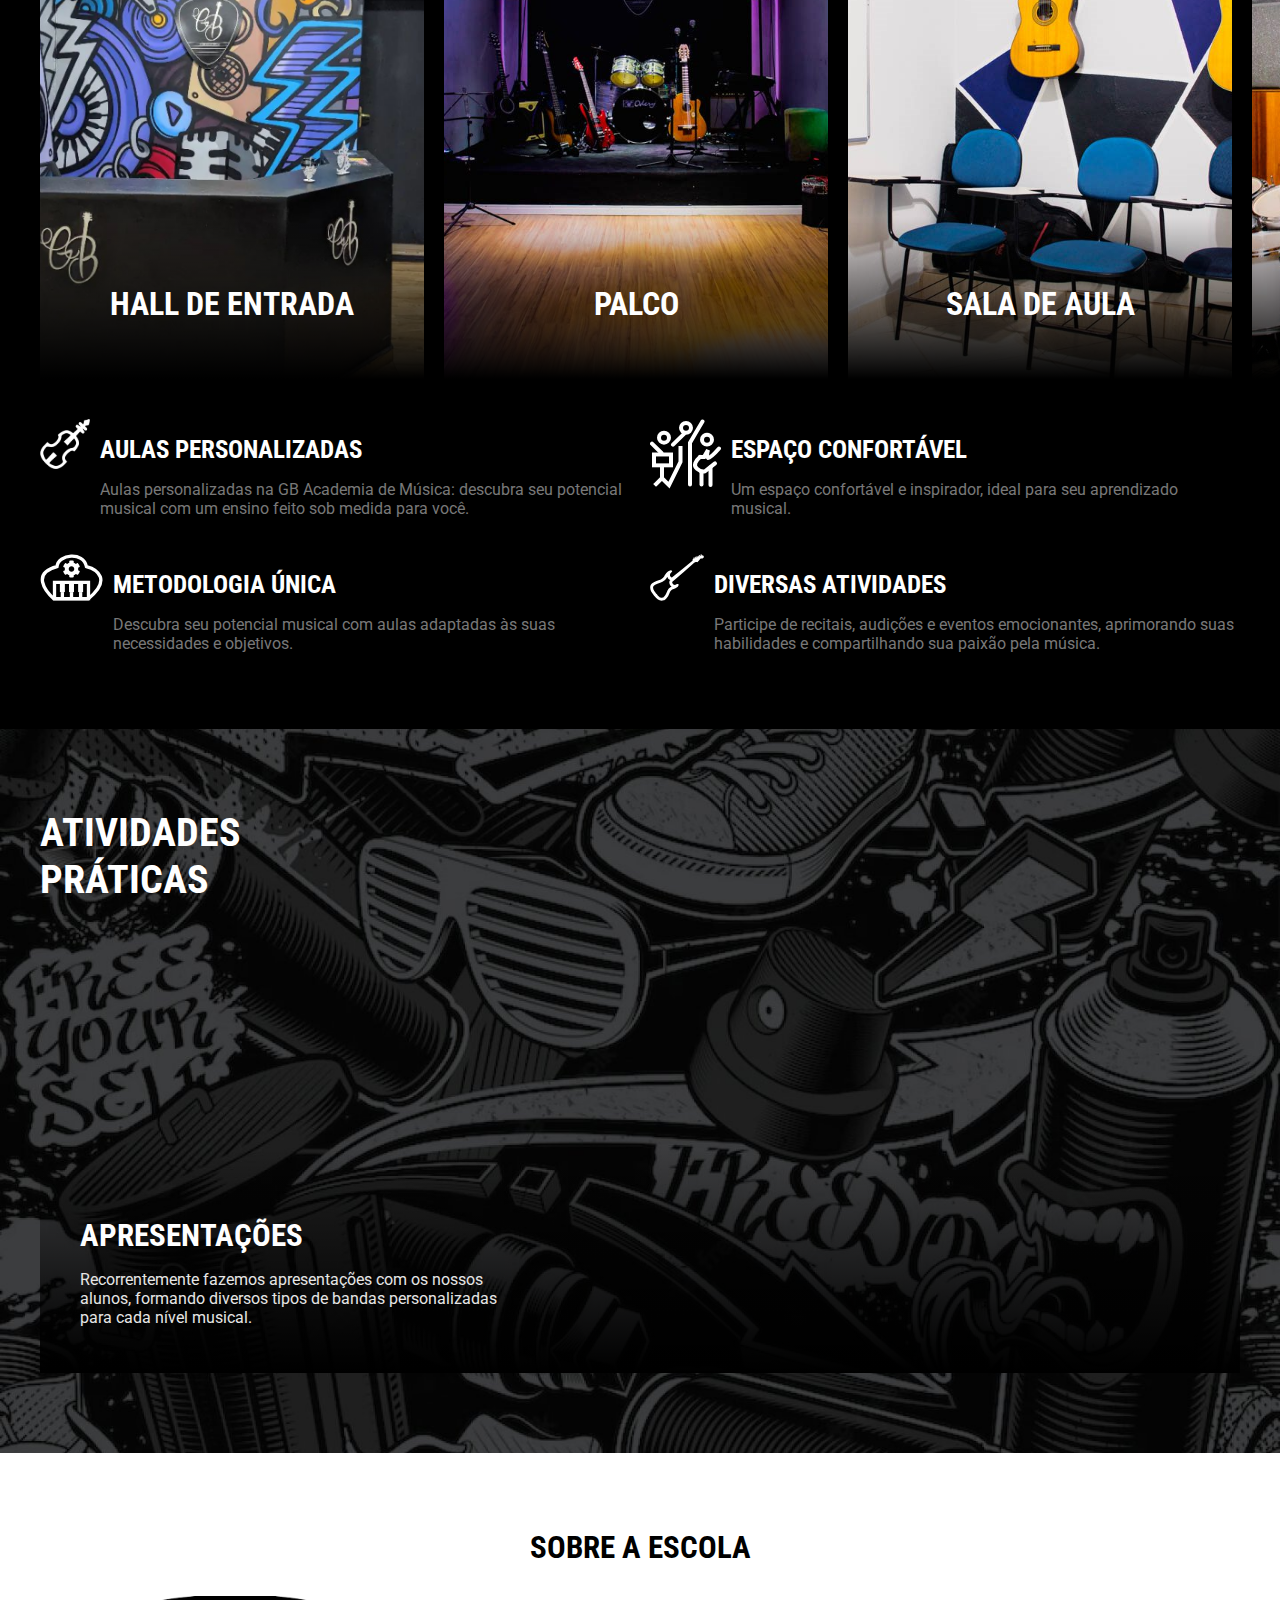
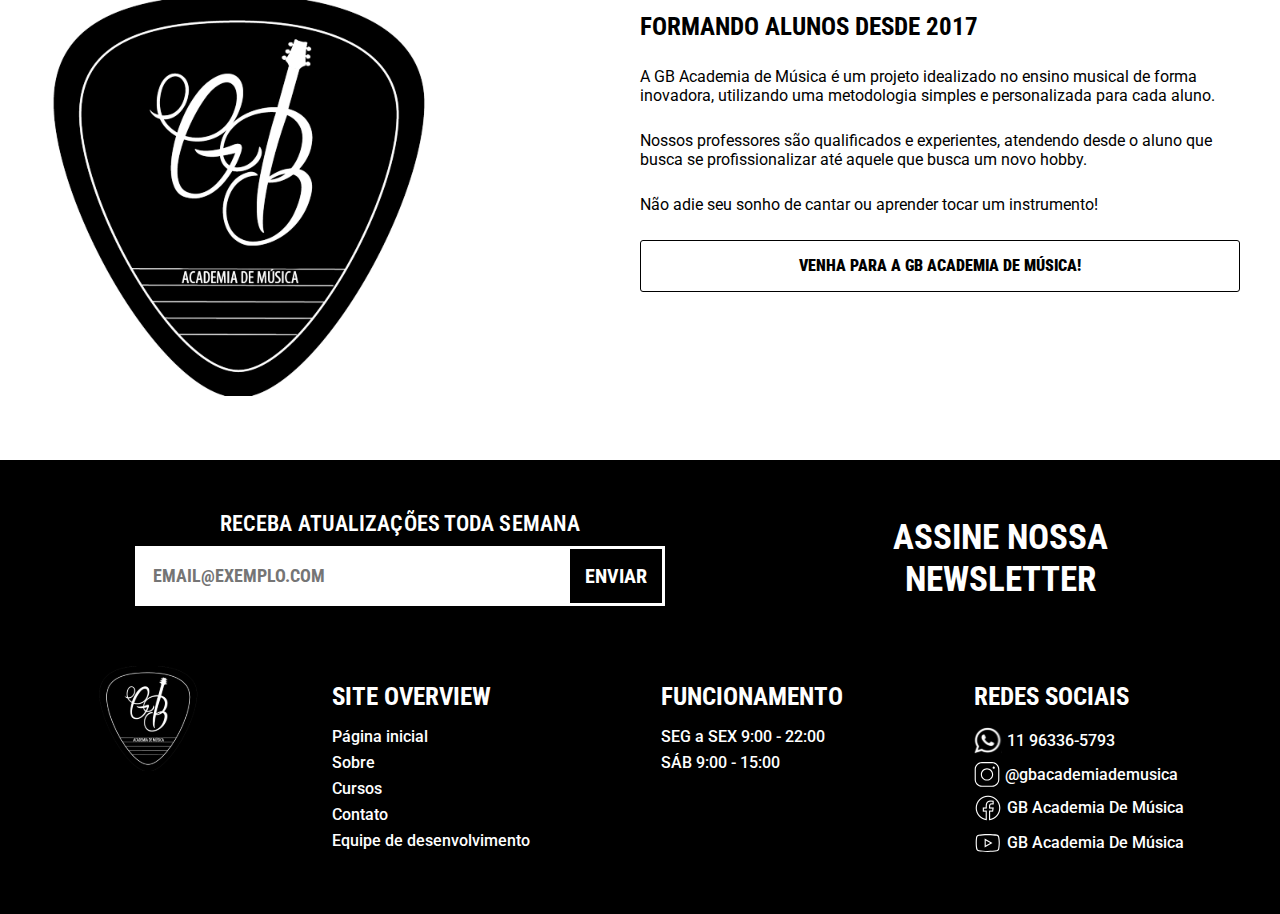
==== commit 2819f0a6: "caminhos" ====
--- a/index.html
+++ b/index.html
@@ -17,7 +17,7 @@
     <header>
         <nav class="navbar">
             <div class="logo-container">
-                <a href="/">
+                <a href="/index.html">
                     <img src="./assets/img/logo.svg" alt="Logo da GB Academia de Música" class="logo">
                 </a>
             </div>
@@ -63,9 +63,9 @@
                 professores experientes desenvolvem talentos individuais, transformando paixão em habilidades
                 excepcionais!</p>
             <div class="fotos">
-                <img src="assets/img/index/aulas-interativas/img-1.png" class="foto">
-                <img src="assets/img/index/aulas-interativas/img-2.png" class="foto">
-                <img src="assets/img/index/aulas-interativas/img-3.png" class="foto">
+                <img src="/assets/img/index/aulas-interativas/img-1.png" class="foto">
+                <img src="/assets/img/index/aulas-interativas/img-2.png" class="foto">
+                <img src="/assets/img/index/aulas-interativas/img-3.png" class="foto">
             </div>
         </section>
 
--- a/assets/style/index.css
+++ b/assets/style/index.css
@@ -1,7 +1,7 @@
 @import 'global.css';
 
 header > .banner {
-    background-image: url('../img/index/banner-index.png');
+    background-image: url('../img/index/banner-index.svg');
     height: 35vh;
 }
 
@@ -276,4 +276,4 @@
         width:100%;
     }
 
-}+}
